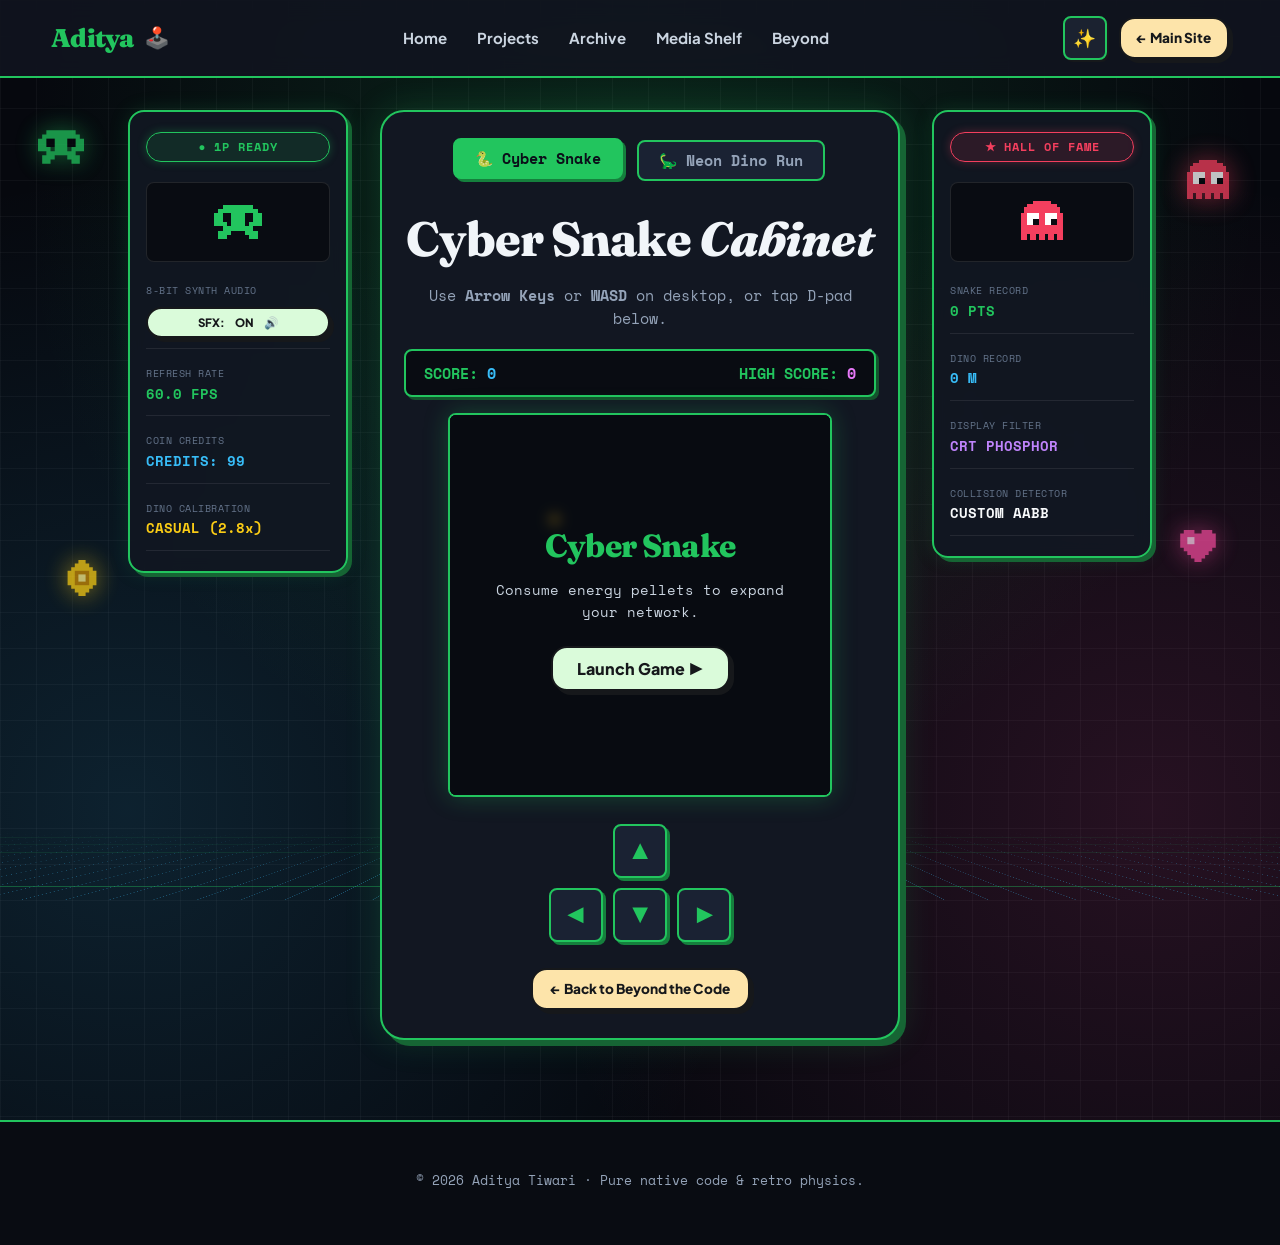
==== arcade.html @ cc448009 "feat: Add Transform9 stepped voxel transition, frosted glass spotlight, media shelf, and arcade" ====
<!DOCTYPE html>
<html lang="en">
<head>
  <meta charset="UTF-8">
  <meta name="viewport" content="width=device-width, initial-scale=1.0">
  <meta name="description" content="Cyber Arcade — Retro Snake and Neon Dino Run mini-games built for Aditya Tiwari's portfolio.">
  <meta name="theme-color" content="#0d1117">
  <title>Cyber Arcade | Aditya Tiwari</title>
  <link rel="stylesheet" href="./styles.css">
  <script src="./script.js" defer></script>
  <style>
    /* Retro Terminal Arcade Styling */
    body.theme-arcade {
      --bg-canvas: #06080e;
      background-color: var(--bg-canvas);
      background-image: 
        radial-gradient(circle at 50% 15%, rgba(34, 197, 94, 0.16), transparent 50%),
        radial-gradient(circle at 10% 65%, rgba(56, 189, 248, 0.14), transparent 45%),
        radial-gradient(circle at 90% 65%, rgba(236, 72, 153, 0.14), transparent 45%),
        linear-gradient(rgba(255, 255, 255, 0.035) 1px, transparent 1px),
        linear-gradient(90deg, rgba(255, 255, 255, 0.035) 1px, transparent 1px);
      background-size: 100% 100%, 100% 100%, 100% 100%, 36px 36px, 36px 36px;
      color: #f1f5f9;
      position: relative;
      overflow-x: clip;
      min-height: 100vh;
    }

    /* Synthwave 3D Perspective Floor */
    .retro-grid-floor {
      position: fixed;
      bottom: 0;
      left: -50%;
      width: 200%;
      height: 300px;
      background-image: 
        linear-gradient(0deg, rgba(34, 197, 94, 0.45) 1px, transparent 1px),
        linear-gradient(90deg, rgba(56, 189, 248, 0.35) 1px, transparent 1px);
      background-size: 44px 44px;
      transform: perspective(350px) rotateX(66deg);
      transform-origin: bottom center;
      mask-image: linear-gradient(to top, rgba(0,0,0,1) 20%, transparent 100%);
      -webkit-mask-image: linear-gradient(to top, rgba(0,0,0,1) 20%, transparent 100%);
      pointer-events: none;
      z-index: 0;
      animation: retro-grid-scroll 2.5s linear infinite;
    }

    @keyframes retro-grid-scroll {
      0% { background-position: 0 0; }
      100% { background-position: 0 44px; }
    }

    /* Floating Background Pixel Sprites */
    .floating-pixel-sprite {
      position: fixed;
      pointer-events: none;
      z-index: 1;
      opacity: 0.75;
      animation: float-retro 5s ease-in-out infinite;
    }

    @keyframes float-retro {
      0%, 100% { transform: translateY(0px) rotate(0deg); }
      50% { transform: translateY(-18px) rotate(5deg); }
    }

    body.theme-arcade .site-header {
      background: rgba(17, 21, 32, 0.9);
      backdrop-filter: blur(12px);
      border-bottom: 2.5px solid #22c55e;
      position: relative;
      z-index: 20;
    }

    body.theme-arcade .header-logo span {
      color: #22c55e;
    }

    body.theme-arcade .nav-links a {
      color: #cbd5e1;
    }

    body.theme-arcade .nav-links a:hover {
      color: #22c55e;
    }

    body.theme-arcade .tool-icon-btn {
      background: #1b2230;
      color: #f1f5f9;
      border-color: #22c55e;
    }

    body.theme-arcade .global-marquee {
      background: #090c12;
      color: #22c55e;
      border-bottom: 2px solid #22c55e;
      position: relative;
      z-index: 15;
    }

    body.theme-arcade footer.site-footer {
      background: #090c12;
      border-top: 2.5px solid #22c55e;
      color: #94a3b8;
      position: relative;
      z-index: 10;
    }

    /* Arcade Lounge 3-Column Container */
    .arcade-lounge-wrap {
      display: flex;
      justify-content: center;
      align-items: flex-start;
      gap: 32px;
      margin: 32px auto 60px;
      position: relative;
      z-index: 5;
    }

    /* Side Pillars */
    .arcade-side-pillar {
      width: 220px;
      background: rgba(18, 23, 34, 0.92);
      border: 2px solid #22c55e;
      border-radius: var(--radius-md);
      box-shadow: 4px 4px 0px #166534, 0 0 20px rgba(34, 197, 94, 0.15);
      padding: 20px 16px;
      display: flex;
      flex-direction: column;
      gap: 16px;
      backdrop-filter: blur(8px);
      flex-shrink: 0;
    }

    .side-badge {
      font-family: var(--font-mono);
      font-size: 0.72rem;
      font-weight: 800;
      text-align: center;
      padding: 5px 10px;
      border-radius: 999px;
      border: 1.5px solid currentColor;
      letter-spacing: 0.08em;
    }

    .neon-green {
      color: #22c55e;
      background: rgba(34, 197, 94, 0.12);
      box-shadow: 0 0 10px rgba(34, 197, 94, 0.3);
      animation: pulse-neon 2s infinite;
    }

    .neon-pink {
      color: #f43f5e;
      background: rgba(244, 63, 94, 0.12);
      box-shadow: 0 0 10px rgba(244, 63, 94, 0.3);
      animation: pulse-neon 2.5s infinite;
    }

    @keyframes pulse-neon {
      0%, 100% { opacity: 1; }
      50% { opacity: 0.7; }
    }

    .side-item {
      display: flex;
      flex-direction: column;
      gap: 2px;
      font-family: var(--font-mono);
      padding-bottom: 10px;
      border-bottom: 1px solid rgba(255, 255, 255, 0.08);
    }

    .side-label {
      font-size: 0.65rem;
      color: #64748b;
      text-transform: uppercase;
      letter-spacing: 0.05em;
    }

    .side-val {
      font-size: 0.85rem;
      font-weight: 700;
      color: #f8fafc;
    }

    .pixel-art-showcase {
      display: flex;
      justify-content: center;
      align-items: center;
      height: 80px;
      background: #090c12;
      border: 1.5px solid rgba(255, 255, 255, 0.1);
      border-radius: var(--radius-sm);
      margin: 4px 0;
    }

    /* Central Arcade Cabinet Box */
    .arcade-card-box {
      width: 100%;
      max-width: 520px;
      background: #121722;
      border: 2.5px solid #22c55e;
      border-radius: var(--radius-lg);
      box-shadow: 6px 6px 0px #166534, 0 0 35px rgba(34, 197, 94, 0.2);
      padding: 28px 22px;
      text-align: center;
      position: relative;
      flex-shrink: 0;
    }

    /* Game Tab Switcher */
    .arcade-tabs {
      display: flex;
      justify-content: center;
      gap: 12px;
      margin-bottom: 20px;
    }

    .arcade-tab-btn {
      font-family: var(--font-mono);
      font-size: 0.92rem;
      font-weight: 800;
      padding: 8px 20px;
      border: 2px solid #22c55e;
      border-radius: var(--radius-sm);
      background: #1a2233;
      color: #94a3b8;
      cursor: pointer;
      transition: var(--transition-bounce);
      user-select: none;
    }

    .arcade-tab-btn:hover {
      color: #fff;
      transform: translateY(-2px);
    }

    .arcade-tab-btn.active {
      background: #22c55e;
      color: #0b0f19;
      box-shadow: 3px 3px 0px #15803d;
      transform: translate(-2px, -2px);
    }

    .scoreboard-box {
      display: flex;
      justify-content: space-between;
      align-items: center;
      padding: 10px 18px;
      margin-bottom: 16px;
      background: #090c12;
      border: 2px solid #22c55e;
      border-radius: var(--radius-sm);
      font-family: var(--font-mono);
      font-weight: 700;
      font-size: 0.95rem;
      color: #22c55e;
      box-shadow: 3px 3px 0px #14532d;
    }

    .canvas-border-wrap {
      position: relative;
      display: inline-block;
      border: 2.5px solid #22c55e;
      border-radius: var(--radius-sm);
      overflow: hidden;
      box-shadow: 0 0 24px rgba(34, 197, 94, 0.28);
      background: #090b10;
    }

    /* CRT Scanline overlay */
    .canvas-border-wrap::after {
      content: "";
      position: absolute;
      top: 0; left: 0; right: 0; bottom: 0;
      background: repeating-linear-gradient(0deg, rgba(0,0,0,0.14) 0px, rgba(0,0,0,0.14) 1px, transparent 1px, transparent 2px);
      pointer-events: none;
      z-index: 2;
    }

    #gameCanvas {
      background: #090c12;
      display: block;
      touch-action: none;
      margin: 0 auto;
    }

    .arcade-overlay {
      position: absolute;
      inset: 0;
      background: rgba(9, 12, 18, 0.88);
      display: flex;
      flex-direction: column;
      align-items: center;
      justify-content: center;
      padding: 24px;
      backdrop-filter: blur(4px);
      z-index: 10;
    }

    .arcade-overlay.hidden {
      display: none;
    }

    /* Mobile D-Pad for Snake */
    .dpad-container {
      display: grid;
      grid-template-columns: repeat(3, 54px);
      grid-template-rows: repeat(2, 54px);
      gap: 10px;
      justify-content: center;
      margin-top: 20px;
    }

    .dpad-btn {
      background: #1a2233;
      border: 2px solid #22c55e;
      box-shadow: 3px 3px 0px #15803d;
      color: #22c55e;
      font-size: 1.3rem;
      font-weight: 900;
      border-radius: var(--radius-sm);
      display: flex;
      align-items: center;
      justify-content: center;
      cursor: pointer;
      user-select: none;
      touch-action: manipulation;
      transition: all 0.1s ease;
    }

    .dpad-btn:active {
      transform: translate(2px, 2px);
      box-shadow: none;
      background: #22c55e;
      color: #090c12;
    }

    /* Mobile Controls for Dino */
    .dino-controls-panel {
      display: none;
      justify-content: center;
      gap: 16px;
      margin-top: 20px;
    }

    .dino-ctrl-btn {
      font-family: var(--font-mono);
      font-size: 1rem;
      font-weight: 800;
      padding: 12px 28px;
      border-radius: var(--radius-md);
      border: 2px solid #22c55e;
      background: #1a2233;
      color: #22c55e;
      cursor: pointer;
      box-shadow: 3px 3px 0px #15803d;
      transition: all 0.1s ease;
      user-select: none;
      touch-action: manipulation;
    }

    .dino-ctrl-btn:active {
      transform: translate(2px, 2px);
      box-shadow: none;
      background: #22c55e;
      color: #090c12;
    }

    @media (max-width: 1024px) {
      .arcade-side-pillar {
        display: none;
      }
    }
  </style>
</head>
<body class="theme-arcade">

  <!-- Retro Synthwave 3D Perspective Grid Floor -->
  <div class="retro-grid-floor" aria-hidden="true"></div>

  <!-- Vibrant Floating Pixel Art Sprites in Background -->
  <div class="floating-pixel-sprite" style="top: 130px; left: 3%; animation-delay: 0s;" aria-hidden="true">
    <svg width="46" height="34" viewBox="0 0 11 8" fill="#22c55e" style="filter: drop-shadow(0 0 12px rgba(34, 197, 94, 0.6));">
      <path d="M2 0h7v1H2zM1 1h9v1H1zM0 2h11v2H0zM0 4h3v1H0zM4 4h3v1H4zM8 4h3v1H8zM2 5h7v1H2zM1 6h2v2H1zM8 6h2v2H8zM3 6h1v1H3zM7 6h1v1H7z"/>
      <rect x="2" y="2" width="2" height="2" fill="#06080e"/>
      <rect x="7" y="2" width="2" height="2" fill="#06080e"/>
    </svg>
  </div>

  <div class="floating-pixel-sprite" style="top: 160px; right: 4%; animation-delay: 1.8s;" aria-hidden="true">
    <svg width="42" height="42" viewBox="0 0 14 14" fill="#f43f5e" style="filter: drop-shadow(0 0 14px rgba(244, 63, 94, 0.65));">
      <path d="M4 0h6v1H4zM2 1h10v1H2zM1 2h12v2H1zM0 4h14v7H0zM0 11h2v2H0zM3 11h2v2H3zM6 11h2v2H6zM9 11h2v2H9zM12 11h2v2H12z"/>
      <rect x="2" y="4" width="4" height="4" fill="#ffffff"/>
      <rect x="8" y="4" width="4" height="4" fill="#ffffff"/>
      <rect x="4" y="6" width="2" height="2" fill="#06080e"/>
      <rect x="10" y="6" width="2" height="2" fill="#06080e"/>
    </svg>
  </div>

  <div class="floating-pixel-sprite" style="top: 560px; left: 5%; animation-delay: 2.6s;" aria-hidden="true">
    <svg width="36" height="36" viewBox="0 0 10 10" fill="#facc15" style="filter: drop-shadow(0 0 12px rgba(250, 204, 21, 0.7));">
      <path d="M4 0h2v1H4zM3 1h4v1H3zM2 2h6v1H2zM1 3h8v4H1zM2 7h6v1H2zM3 8h4v1H3zM4 9h2v1H4z"/>
      <rect x="3" y="3" width="4" height="4" fill="#ca8a04"/>
      <rect x="4" y="4" width="2" height="2" fill="#fef08a"/>
    </svg>
  </div>

  <div class="floating-pixel-sprite" style="top: 530px; right: 5%; animation-delay: 1.1s;" aria-hidden="true">
    <svg width="36" height="32" viewBox="0 0 10 9" fill="#ec4899" style="filter: drop-shadow(0 0 12px rgba(236, 72, 153, 0.65));">
      <path d="M1 0h3v1H1zM6 0h3v1H6zM0 1h5v1H0zM5 1h5v1H5zM0 2h10v3H0zM1 5h8v1H1zM2 6h6v1H2zM3 7h4v1H3zM4 8h2v1H4z"/>
      <rect x="2" y="2" width="2" height="2" fill="#fbcfe8"/>
    </svg>
  </div>

  <!-- Header -->
  <header class="site-header">
    <div class="container header-inner">
      <a href="./index.html" class="header-logo" aria-label="Aditya Tiwari home">
        <span>Aditya</span>
        <span class="header-logo-flourish" aria-hidden="true">🕹️</span>
      </a>

      <nav class="nav-links">
        <a href="./index.html">Home</a>
        <a href="./projects.html">Projects</a>
        <a href="./archive.html">Archive</a>
        <a href="./library.html?type=all">Media Shelf</a>
        <a href="./beyond.html">Beyond</a>
      </nav>

      <div class="header-tools">
        <button type="button" class="tool-icon-btn" id="cursorToggleBtn" title="Toggle Sparkle Cursor" aria-label="Sparkle Cursor">✨</button>
        <a class="btn-tactile btn-peach" href="./index.html" style="padding: 8px 16px; font-size: 0.85rem;">← Main Site</a>
      </div>
    </div>
  </header>

  <!-- Arcade Cabinet Lounge -->
  <main class="container">
    <div class="arcade-lounge-wrap">

      <!-- Left Pillar: Cabinet Control & Sound -->
      <aside class="arcade-side-pillar" aria-label="Arcade Controls & Systems">
        <div class="side-badge neon-green">● 1P READY</div>
        <div class="pixel-art-showcase" aria-hidden="true">
          <svg width="48" height="36" viewBox="0 0 11 8" fill="#22c55e" shape-rendering="crispEdges">
            <path d="M2 0h7v1H2zM1 1h9v1H1zM0 2h11v2H0zM0 4h3v1H0zM4 4h3v1H4zM8 4h3v1H8zM2 5h7v1H2zM1 6h2v2H1zM8 6h2v2H8zM3 6h1v1H3zM7 6h1v1H7z"/>
            <rect x="2" y="2" width="2" height="2" fill="#090c12"/>
            <rect x="7" y="2" width="2" height="2" fill="#090c12"/>
          </svg>
        </div>
        <div class="side-item">
          <span class="side-label">8-BIT SYNTH AUDIO</span>
          <button type="button" id="audioToggleBtn" class="btn-tactile btn-mint" style="padding: 6px 10px; font-size: 0.72rem; margin-top: 6px; width: 100%;">
            SFX: <span id="audioStatusText">ON</span> 🔊
          </button>
        </div>
        <div class="side-item">
          <span class="side-label">REFRESH RATE</span>
          <span class="side-val" id="arcadeFpsVal" style="color: #22c55e;">60.0 FPS</span>
        </div>
        <div class="side-item">
          <span class="side-label">COIN CREDITS</span>
          <span class="side-val" style="color: #38bdf8;">CREDITS: 99</span>
        </div>
        <div class="side-item">
          <span class="side-label">DINO CALIBRATION</span>
          <span class="side-val" style="color: #facc15;">CASUAL (2.8x)</span>
        </div>
      </aside>

      <!-- Center Box: The Arcade Machine -->
      <div class="arcade-card-box">
        
        <!-- Game Mode Switcher -->
        <div class="arcade-tabs" role="tablist">
          <button type="button" class="arcade-tab-btn active" id="tabSnake" role="tab" aria-selected="true">
            🐍 Cyber Snake
          </button>
          <button type="button" class="arcade-tab-btn" id="tabDino" role="tab" aria-selected="false">
            🦕 Neon Dino Run
          </button>
        </div>

        <h1 id="arcadeTitle" style="font-size: clamp(2rem, 5vw, 3rem); margin-bottom: 6px; color: #f1f5f9;">
          Cyber Snake <em>Cabinet</em>
        </h1>
        <p id="arcadeInstructions" style="color: #94a3b8; font-size: 0.92rem; margin-bottom: 18px; font-family: var(--font-mono);">
          Use <strong>Arrow Keys</strong> or <strong>WASD</strong> on desktop, or tap D-pad below.
        </p>

        <!-- Scoreboard -->
        <div class="scoreboard-box">
          <div>SCORE: <span id="scoreVal" style="color: #38bdf8;">0</span></div>
          <div>HIGH SCORE: <span id="highScoreVal" style="color: #e879f9;">0</span></div>
        </div>

        <!-- Canvas Frame -->
        <div class="canvas-border-wrap">
          <canvas id="gameCanvas" width="380" height="380"></canvas>

          <div id="gameOverlay" class="arcade-overlay">
            <h2 id="overlayTitle" style="font-family: var(--font-display); font-size: 2rem; color: #22c55e; margin-bottom: 8px;">
              Cyber Snake
            </h2>
            <p id="overlaySub" style="font-family: var(--font-mono); color: #cbd5e1; font-size: 0.88rem; margin-bottom: 22px;">
              Consume energy pellets to expand your network.
            </p>
            <button type="button" id="startBtn" class="btn-tactile btn-mint" style="padding: 10px 24px; font-size: 1rem;">
              Launch Game ▶
            </button>
          </div>
        </div>

        <!-- Snake Mobile D-Pad -->
        <div class="dpad-container" id="snakeControls" aria-label="Snake directional controls">
          <div></div>
          <button type="button" class="dpad-btn" id="btnUp" aria-label="Up">▲</button>
          <div></div>
          <button type="button" class="dpad-btn" id="btnLeft" aria-label="Left">◀</button>
          <button type="button" class="dpad-btn" id="btnDown" aria-label="Down">▼</button>
          <button type="button" class="dpad-btn" id="btnRight" aria-label="Right">▶</button>
        </div>

        <!-- Dino Mobile Controls -->
        <div class="dino-controls-panel" id="dinoControls" aria-label="Dino runner controls">
          <button type="button" class="dino-ctrl-btn" id="btnDinoJump">JUMP ▲</button>
          <button type="button" class="dino-ctrl-btn" id="btnDinoDuck">DUCK ▼</button>
        </div>

        <div style="margin-top: 26px;">
          <a class="btn-tactile btn-peach" style="padding: 8px 18px; font-size: 0.85rem;" href="./beyond.html">
            ← Back to Beyond the Code
          </a>
        </div>
      </div>

      <!-- Right Pillar: Records & Hall of Fame -->
      <aside class="arcade-side-pillar" aria-label="Arcade Records">
        <div class="side-badge neon-pink">★ HALL OF FAME</div>
        <div class="pixel-art-showcase" aria-hidden="true">
          <svg width="42" height="42" viewBox="0 0 14 14" fill="#f43f5e" shape-rendering="crispEdges">
            <path d="M4 0h6v1H4zM2 1h10v1H2zM1 2h12v2H1zM0 4h14v7H0zM0 11h2v2H0zM3 11h2v2H3zM6 11h2v2H6zM9 11h2v2H9zM12 11h2v2H12z"/>
            <rect x="2" y="4" width="4" height="4" fill="#ffffff"/>
            <rect x="8" y="4" width="4" height="4" fill="#ffffff"/>
            <rect x="4" y="6" width="2" height="2" fill="#090c12"/>
            <rect x="10" y="6" width="2" height="2" fill="#090c12"/>
          </svg>
        </div>
        <div class="side-item">
          <span class="side-label">SNAKE RECORD</span>
          <span class="side-val" id="pillarSnakeScore" style="color: #22c55e;">0 PTS</span>
        </div>
        <div class="side-item">
          <span class="side-label">DINO RECORD</span>
          <span class="side-val" id="pillarDinoScore" style="color: #38bdf8;">0 M</span>
        </div>
        <div class="side-item">
          <span class="side-label">DISPLAY FILTER</span>
          <span class="side-val" style="color: #c084fc;">CRT PHOSPHOR</span>
        </div>
        <div class="side-item">
          <span class="side-label">COLLISION DETECTOR</span>
          <span class="side-val">CUSTOM AABB</span>
        </div>
      </aside>

    </div>
  </main>

  <!-- Footer -->
  <footer class="site-footer">
    <div class="container footer-inner">
      <div style="font-family: var(--font-mono); font-size: 0.82rem; color: #94a3b8;">
        © <span data-current-year>2026</span> Aditya Tiwari · Pure native code &amp; retro physics.
      </div>
    </div>
  </footer>

  <!-- Unified Arcade Game Engine (Snake + Neon Dino Runner) -->
  <script>
    (function () {
      const canvas = document.getElementById('gameCanvas');
      const ctx = canvas.getContext('2d');
      const scoreVal = document.getElementById('scoreVal');
      const highScoreVal = document.getElementById('highScoreVal');
      const overlay = document.getElementById('gameOverlay');
      const overlayTitle = document.getElementById('overlayTitle');
      const overlaySub = document.getElementById('overlaySub');
      const startBtn = document.getElementById('startBtn');
      const arcadeTitle = document.getElementById('arcadeTitle');
      const arcadeInstructions = document.getElementById('arcadeInstructions');
      const tabSnake = document.getElementById('tabSnake');
      const tabDino = document.getElementById('tabDino');
      const snakeControls = document.getElementById('snakeControls');
      const dinoControls = document.getElementById('dinoControls');
      const pillarSnakeScore = document.getElementById('pillarSnakeScore');
      const pillarDinoScore = document.getElementById('pillarDinoScore');
      const audioToggleBtn = document.getElementById('audioToggleBtn');
      const audioStatusText = document.getElementById('audioStatusText');
      const arcadeFpsVal = document.getElementById('arcadeFpsVal');

      let currentMode = 'snake'; // 'snake' | 'dino'

      // =========================================================================
      // 0. RETRO 8-BIT CHIPTUNE AUDIO SYNTHESIZER (Web Audio API)
      // =========================================================================
      let audioCtx = null;
      let soundEnabled = true;

      function getAudioContext() {
        if (!audioCtx) {
          const AudioContextClass = window.AudioContext || window.webkitAudioContext;
          if (AudioContextClass) audioCtx = new AudioContextClass();
        }
        if (audioCtx && audioCtx.state === 'suspended') {
          audioCtx.resume();
        }
        return audioCtx;
      }

      function playRetroSfx(type) {
        if (!soundEnabled) return;
        try {
          const ac = getAudioContext();
          if (!ac) return;
          const osc = ac.createOscillator();
          const gain = ac.createGain();
          osc.connect(gain);
          gain.connect(ac.destination);
          const now = ac.currentTime;

          if (type === 'jump') {
            // Ascending bouncy 8-bit chirp
            osc.type = 'square';
            osc.frequency.setValueAtTime(140, now);
            osc.frequency.exponentialRampToValueAtTime(560, now + 0.11);
            gain.gain.setValueAtTime(0.08, now);
            gain.gain.linearRampToValueAtTime(0.005, now + 0.11);
            osc.start(now);
            osc.stop(now + 0.11);
          } else if (type === 'eat') {
            // Bright 8-bit reward chime
            osc.type = 'triangle';
            osc.frequency.setValueAtTime(480, now);
            osc.frequency.setValueAtTime(760, now + 0.05);
            gain.gain.setValueAtTime(0.1, now);
            gain.gain.linearRampToValueAtTime(0.005, now + 0.14);
            osc.start(now);
            osc.stop(now + 0.14);
          } else if (type === 'over') {
            // Low descending game-over buzz
            osc.type = 'sawtooth';
            osc.frequency.setValueAtTime(260, now);
            osc.frequency.linearRampToValueAtTime(70, now + 0.28);
            gain.gain.setValueAtTime(0.12, now);
            gain.gain.linearRampToValueAtTime(0.005, now + 0.28);
            osc.start(now);
            osc.stop(now + 0.28);
          }
        } catch (err) {
          // Audio policy grace handling
        }
      }

      if (audioToggleBtn) {
        audioToggleBtn.addEventListener('click', () => {
          soundEnabled = !soundEnabled;
          if (audioStatusText) {
            audioStatusText.textContent = soundEnabled ? 'ON' : 'OFF';
          }
          audioToggleBtn.innerHTML = `SFX: <span id="audioStatusText">${soundEnabled ? 'ON' : 'OFF'}</span> ${soundEnabled ? '🔊' : '🔇'}`;
          if (soundEnabled) {
            playRetroSfx('eat');
          }
        });
      }

      // Live FPS meter
      let lastFrameTime = performance.now();
      let frameCounter = 0;
      function tickFps() {
        frameCounter++;
        if (frameCounter % 30 === 0) {
          const now = performance.now();
          const delta = now - lastFrameTime;
          const fps = Math.round((30 * 1000) / delta);
          lastFrameTime = now;
          if (arcadeFpsVal) {
            arcadeFpsVal.textContent = `${Math.min(Math.max(fps, 30), 60)}.0 FPS`;
          }
        }
      }

      // =========================================================================
      // 1. CYBER SNAKE GAME STATE
      // =========================================================================
      const gridSize = 19;
      let tileCount = canvas.width / gridSize;
      let snake = [];
      let food = { x: 5, y: 5 };
      let snakeDx = 1;
      let snakeDy = 0;
      let snakeScore = 0;
      let snakeHighScore = parseInt(localStorage.getItem('cyber_snake_highscore') || '0', 10);
      let snakeInterval = null;
      let isSnakePlaying = false;

      // =========================================================================
      // 2. NEON DINO RUNNER GAME STATE
      // =========================================================================
      let dinoAnimId = null;
      let isDinoPlaying = false;
      let dinoHighScore = parseInt(localStorage.getItem('cyber_dino_highscore') || '0', 10);
      let dinoScore = 0;
      let dinoDistance = 0;
      let dinoSpeed = 2.8; // CALIBRATED: Slower initial speed for relaxed, fun start

      const groundY = 230;
      const dino = {
        x: 42,
        y: groundY - 36,
        width: 28,
        height: 36,
        vy: 0,
        jumpForce: -10.8, // Floatier, more responsive retro jump
        gravity: 0.58,   // Softer gravity for better reaction time
        isGrounded: true,
        isDucking: false,
        legFrame: 0
      };

      let obstacles = [];
      let stars = [];
      for (let i = 0; i < 28; i++) {
        stars.push({
          x: Math.random() * 380,
          y: Math.random() * (groundY - 30),
          size: Math.random() * 2 + 1,
          twinkle: Math.random() * Math.PI * 2
        });
      }

      function syncHighScoresUI() {
        if (highScoreVal) {
          highScoreVal.textContent = currentMode === 'snake' ? String(snakeHighScore) : String(dinoHighScore);
        }
        if (pillarSnakeScore) pillarSnakeScore.textContent = `${snakeHighScore} PTS`;
        if (pillarDinoScore) pillarDinoScore.textContent = `${dinoHighScore} M`;
      }

      // =========================================================================
      // TAB SWITCHING
      // =========================================================================
      function setGameMode(mode) {
        if (currentMode === mode) return;
        currentMode = mode;

        stopSnake();
        stopDino();

        if (mode === 'snake') {
          tabSnake.classList.add('active');
          tabSnake.setAttribute('aria-selected', 'true');
          tabDino.classList.remove('active');
          tabDino.setAttribute('aria-selected', 'false');

          arcadeTitle.innerHTML = 'Cyber Snake <em>Cabinet</em>';
          arcadeInstructions.innerHTML = 'Use <strong>Arrow Keys</strong> or <strong>WASD</strong> (desktop) or tap D-pad below.';
          snakeControls.style.display = 'grid';
          dinoControls.style.display = 'none';

          canvas.width = 380;
          canvas.height = 380;
          tileCount = canvas.width / gridSize;
          scoreVal.textContent = '0';
          syncHighScoresUI();

          overlayTitle.textContent = 'Cyber Snake';
          overlaySub.textContent = 'Consume energy pellets to expand your network.';
          overlay.classList.remove('hidden');
        } else {
          tabDino.classList.add('active');
          tabDino.setAttribute('aria-selected', 'true');
          tabSnake.classList.remove('active');
          tabSnake.setAttribute('aria-selected', 'false');

          arcadeTitle.innerHTML = 'Neon Dino <em>Runner</em>';
          arcadeInstructions.innerHTML = 'Press <strong>SPACE / UP / W</strong> to Jump, <strong>DOWN / S</strong> to Duck.';
          snakeControls.style.display = 'none';
          dinoControls.style.display = 'flex';

          canvas.width = 380;
          canvas.height = 260;
          scoreVal.textContent = '0';
          syncHighScoresUI();

          overlayTitle.textContent = 'Neon Dino Run';
          overlaySub.textContent = 'Dodge cyber hurdles across the neon expressway. Jump or duck!';
          overlay.classList.remove('hidden');
        }
      }

      tabSnake.addEventListener('click', () => setGameMode('snake'));
      tabDino.addEventListener('click', () => setGameMode('dino'));

      // =========================================================================
      // SNAKE IMPLEMENTATION
      // =========================================================================
      function initSnake() {
        snake = [
          { x: 8, y: 10 },
          { x: 7, y: 10 },
          { x: 6, y: 10 }
        ];
        snakeDx = 1;
        snakeDy = 0;
        snakeScore = 0;
        scoreVal.textContent = '0';
        spawnFood();
      }

      function spawnFood() {
        food.x = Math.floor(Math.random() * tileCount);
        food.y = Math.floor(Math.random() * tileCount);
        for (let seg of snake) {
          if (seg.x === food.x && seg.y === food.y) {
            spawnFood();
            break;
          }
        }
      }

      function drawSnake() {
        ctx.fillStyle = '#090c12';
        ctx.fillRect(0, 0, canvas.width, canvas.height);

        // Grid lines
        ctx.strokeStyle = '#151b26';
        ctx.lineWidth = 0.6;
        for (let x = 0; x < canvas.width; x += gridSize) {
          ctx.beginPath();
          ctx.moveTo(x, 0);
          ctx.lineTo(x, canvas.height);
          ctx.stroke();
        }
        for (let y = 0; y < canvas.height; y += gridSize) {
          ctx.beginPath();
          ctx.moveTo(0, y);
          ctx.lineTo(canvas.width, y);
          ctx.stroke();
        }

        // Food pellet
        ctx.shadowBlur = 12;
        ctx.shadowColor = '#fbbf24';
        ctx.fillStyle = '#fbbf24';
        ctx.beginPath();
        ctx.arc(
          food.x * gridSize + gridSize / 2,
          food.y * gridSize + gridSize / 2,
          gridSize / 2 - 2,
          0,
          Math.PI * 2
        );
        ctx.fill();

        // Snake segments
        snake.forEach((seg, i) => {
          ctx.shadowBlur = i === 0 ? 10 : 0;
          ctx.shadowColor = '#22c55e';
          ctx.fillStyle = i === 0 ? '#22c55e' : '#4ade80';
          const r = 4;
          const px = seg.x * gridSize + 1;
          const py = seg.y * gridSize + 1;
          const sz = gridSize - 2;
          ctx.beginPath();
          ctx.roundRect(px, py, sz, sz, r);
          ctx.fill();
        });
        ctx.shadowBlur = 0;
      }

      function updateSnake() {
        tickFps();
        const head = { x: snake[0].x + snakeDx, y: snake[0].y + snakeDy };

        // Boundary wrap
        if (head.x < 0) head.x = tileCount - 1;
        if (head.x >= tileCount) head.x = 0;
        if (head.y < 0) head.y = tileCount - 1;
        if (head.y >= tileCount) head.y = 0;

        // Self-collision
        for (let seg of snake) {
          if (seg.x === head.x && seg.y === head.y) {
            gameOverSnake();
            return;
          }
        }

        snake.unshift(head);

        // Eating food
        if (head.x === food.x && head.y === food.y) {
          snakeScore += 10;
          scoreVal.textContent = String(snakeScore);
          playRetroSfx('eat');
          if (snakeScore > snakeHighScore) {
            snakeHighScore = snakeScore;
            syncHighScoresUI();
            localStorage.setItem('cyber_snake_highscore', String(snakeHighScore));
          }
          spawnFood();
        } else {
          snake.pop();
        }

        drawSnake();
      }

      function startSnake() {
        initSnake();
        isSnakePlaying = true;
        overlay.classList.add('hidden');
        clearInterval(snakeInterval);
        snakeInterval = setInterval(updateSnake, 95);
      }

      function stopSnake() {
        isSnakePlaying = false;
        clearInterval(snakeInterval);
      }

      function gameOverSnake() {
        stopSnake();
        playRetroSfx('over');
        overlayTitle.textContent = 'Game Over!';
        overlaySub.textContent = `Score: ${snakeScore} | High Score: ${snakeHighScore}`;
        startBtn.textContent = 'Play Again ↻';
        overlay.classList.remove('hidden');
      }

      // =========================================================================
      // DINO RUNNER IMPLEMENTATION
      // =========================================================================
      function initDino() {
        dino.y = groundY - 36;
        dino.height = 36;
        dino.width = 28;
        dino.vy = 0;
        dino.isGrounded = true;
        dino.isDucking = false;
        dino.legFrame = 0;
        obstacles = [];
        dinoScore = 0;
        dinoDistance = 0;
        dinoSpeed = 2.8; // CALIBRATED: Slower initial speed
        scoreVal.textContent = '0';
        spawnDinoObstacle(440); // CALIBRATED: First obstacle spawns far away
      }

      function spawnDinoObstacle(dist = 400) {
        const isDrone = dinoScore > 140 && Math.random() > 0.7;
        if (isDrone) {
          // Flying cyber drone (duck to avoid or jump over)
          const high = Math.random() > 0.5;
          obstacles.push({
            type: 'drone',
            x: dist,
            y: high ? groundY - 48 : groundY - 26,
            width: 26,
            height: 18,
            wingFrame: 0
          });
        } else {
          // Cactus obstacle
          const clusterType = Math.random();
          const w = clusterType > 0.75 ? 32 : (clusterType > 0.45 ? 22 : 16);
          const h = 28 + Math.floor(Math.random() * 8);
          obstacles.push({
            type: 'cactus',
            x: dist,
            y: groundY - h,
            width: w,
            height: h
          });
        }
      }

      function drawDino() {
        ctx.fillStyle = '#090c12';
        ctx.fillRect(0, 0, canvas.width, canvas.height);

        // Stars
        ctx.fillStyle = '#475569';
        stars.forEach(s => {
          s.twinkle += 0.05;
          const alpha = 0.4 + Math.sin(s.twinkle) * 0.3;
          ctx.fillStyle = `rgba(148, 163, 184, ${alpha})`;
          ctx.fillRect(s.x, s.y, s.size, s.size);
        });

        // Glowing Ground Line
        ctx.strokeStyle = '#22c55e';
        ctx.lineWidth = 2;
        ctx.beginPath();
        ctx.moveTo(0, groundY);
        ctx.lineTo(canvas.width, groundY);
        ctx.stroke();

        // Moving ground dashes
        ctx.strokeStyle = '#15803d';
        ctx.lineWidth = 1.5;
        const dashOffset = (dinoDistance * 0.8) % 24;
        for (let x = -dashOffset; x < canvas.width; x += 24) {
          ctx.beginPath();
          ctx.moveTo(x, groundY + 6);
          ctx.lineTo(x + 10, groundY + 6);
          ctx.stroke();
        }

        // Beginner hint in first meters
        if (isDinoPlaying && dinoScore < 16) {
          ctx.font = '11px Courier, monospace';
          ctx.fillStyle = 'rgba(74, 222, 128, 0.75)';
          ctx.textAlign = 'center';
          ctx.fillText('SPACE / TAP TO JUMP', canvas.width / 2, 45);
          ctx.textAlign = 'start';
        }

        // Draw Dino Player
        ctx.save();
        ctx.shadowBlur = 8;
        ctx.shadowColor = '#22c55e';
        ctx.fillStyle = '#22c55e';

        if (dino.isDucking && dino.isGrounded) {
          // Ducking cyber dino (low profile)
          ctx.beginPath();
          ctx.roundRect(dino.x, dino.y, dino.width, dino.height, 4);
          ctx.fill();
          // Head / eye
          ctx.fillStyle = '#4ade80';
          ctx.fillRect(dino.x + dino.width - 6, dino.y + 4, 8, 8);
          ctx.fillStyle = '#090c12';
          ctx.fillRect(dino.x + dino.width - 2, dino.y + 6, 2, 2);
        } else {
          // Standing / Running Dino
          ctx.beginPath();
          ctx.roundRect(dino.x, dino.y, dino.width, dino.height - 8, 4);
          ctx.fill();
          // Head
          ctx.fillRect(dino.x + 10, dino.y - 6, 18, 12);
          // Eye
          ctx.fillStyle = '#090c12';
          ctx.fillRect(dino.x + 22, dino.y - 3, 3, 3);

          // Animated running legs
          ctx.fillStyle = '#22c55e';
          const legPhase = Math.floor(dino.legFrame / 6) % 2;
          if (dino.isGrounded) {
            if (legPhase === 0) {
              ctx.fillRect(dino.x + 4, dino.y + dino.height - 8, 5, 8);
              ctx.fillRect(dino.x + 18, dino.y + dino.height - 5, 5, 5);
            } else {
              ctx.fillRect(dino.x + 4, dino.y + dino.height - 5, 5, 5);
              ctx.fillRect(dino.x + 18, dino.y + dino.height - 8, 5, 8);
            }
          } else {
            // Jump leg pose
            ctx.fillRect(dino.x + 4, dino.y + dino.height - 6, 5, 6);
            ctx.fillRect(dino.x + 16, dino.y + dino.height - 6, 5, 6);
          }
        }
        ctx.restore();

        // Draw Obstacles
        obstacles.forEach(ob => {
          ctx.save();
          if (ob.type === 'cactus') {
            ctx.shadowBlur = 6;
            ctx.shadowColor = '#a3e635';
            ctx.fillStyle = '#a3e635';
            ctx.beginPath();
            ctx.roundRect(ob.x, ob.y, ob.width, ob.height, [4, 4, 0, 0]);
            ctx.fill();
            // Thorns
            ctx.fillStyle = '#84cc16';
            ctx.fillRect(ob.x - 3, ob.y + 8, 4, 3);
            ctx.fillRect(ob.x + ob.width - 1, ob.y + 14, 4, 3);
          } else if (ob.type === 'drone') {
            ctx.shadowBlur = 8;
            ctx.shadowColor = '#38bdf8';
            ctx.fillStyle = '#38bdf8';
            ctx.beginPath();
            ctx.roundRect(ob.x, ob.y, ob.width, ob.height, 4);
            ctx.fill();
            // Cyber wings
            ob.wingFrame = (ob.wingFrame + 0.2) % (Math.PI * 2);
            const wingY = Math.sin(ob.wingFrame) * 6;
            ctx.strokeStyle = '#38bdf8';
            ctx.lineWidth = 2;
            ctx.beginPath();
            ctx.moveTo(ob.x + 4, ob.y);
            ctx.lineTo(ob.x + 13, ob.y - 6 + wingY);
            ctx.lineTo(ob.x + 22, ob.y);
            ctx.stroke();
          }
          ctx.restore();
        });
      }

      function updateDino() {
        tickFps();
        dinoDistance += dinoSpeed;
        dinoScore = Math.floor(dinoDistance / 8);
        scoreVal.textContent = String(dinoScore);

        if (dinoScore > dinoHighScore) {
          dinoHighScore = dinoScore;
          syncHighScoresUI();
          localStorage.setItem('cyber_dino_highscore', String(dinoHighScore));
        }

        // CALIBRATED: Gentle speed ramp capping comfortably at 7.8
        if (dinoSpeed < 7.8) {
          dinoSpeed += 0.0006;
        }

        // Physics: Dino Vertical Movement
        if (!dino.isGrounded) {
          dino.vy += dino.gravity;
          dino.y += dino.vy;

          const currentH = dino.isDucking ? 20 : 36;
          if (dino.y >= groundY - currentH) {
            dino.y = groundY - currentH;
            dino.vy = 0;
            dino.isGrounded = true;
          }
        }

        dino.legFrame++;

        // Update Obstacles
        for (let i = obstacles.length - 1; i >= 0; i--) {
          const ob = obstacles[i];
          ob.x -= dinoSpeed;

          // AABB Collision Detection
          const padding = 4;
          if (
            dino.x + padding < ob.x + ob.width &&
            dino.x + dino.width - padding > ob.x &&
            dino.y + padding < ob.y + ob.height &&
            dino.y + dino.height - padding > ob.y
          ) {
            gameOverDino();
            return;
          }

          if (ob.x + ob.width < -10) {
            obstacles.splice(i, 1);
          }
        }

        // CALIBRATED: Dynamic spacing with comfortable reaction margins
        const lastOb = obstacles[obstacles.length - 1];
        if (!lastOb || lastOb.x < canvas.width - (240 + Math.random() * 180)) {
          spawnDinoObstacle(canvas.width + 30);
        }

        drawDino();

        if (isDinoPlaying) {
          dinoAnimId = requestAnimationFrame(updateDino);
        }
      }

      function triggerDinoJump() {
        if (!isDinoPlaying) {
          startDino();
          return;
        }
        if (dino.isGrounded && !dino.isDucking) {
          dino.vy = dino.jumpForce;
          dino.isGrounded = false;
          playRetroSfx('jump');
        }
      }

      function setDinoDuck(ducking) {
        if (!isDinoPlaying) return;
        dino.isDucking = ducking;
        if (ducking) {
          dino.height = 20;
          dino.width = 36;
          if (dino.isGrounded) {
            dino.y = groundY - 20;
          }
        } else {
          dino.height = 36;
          dino.width = 28;
          if (dino.isGrounded) {
            dino.y = groundY - 36;
          }
        }
      }

      function startDino() {
        initDino();
        isDinoPlaying = true;
        overlay.classList.add('hidden');
        cancelAnimationFrame(dinoAnimId);
        dinoAnimId = requestAnimationFrame(updateDino);
      }

      function stopDino() {
        isDinoPlaying = false;
        cancelAnimationFrame(dinoAnimId);
      }

      function gameOverDino() {
        stopDino();
        playRetroSfx('over');
        overlayTitle.textContent = 'Run Over!';
        overlaySub.textContent = `Distance: ${dinoScore}m | High Score: ${dinoHighScore}m`;
        startBtn.textContent = 'Sprint Again ↻';
        overlay.classList.remove('hidden');
      }

      // =========================================================================
      // UNIFIED INPUT CONTROLS
      // =========================================================================
      startBtn.addEventListener('click', () => {
        if (currentMode === 'snake') {
          startSnake();
        } else {
          startDino();
        }
      });

      window.addEventListener('keydown', (e) => {
        if (currentMode === 'snake') {
          if (!isSnakePlaying && (e.key === ' ' || e.key === 'Enter')) {
            startSnake();
            return;
          }
          switch (e.key) {
            case 'ArrowUp':
            case 'w':
            case 'W':
              if (snakeDy !== 1) { snakeDx = 0; snakeDy = -1; }
              break;
            case 'ArrowDown':
            case 's':
            case 'S':
              if (snakeDy !== -1) { snakeDx = 0; snakeDy = 1; }
              break;
            case 'ArrowLeft':
            case 'a':
            case 'A':
              if (snakeDx !== 1) { snakeDx = -1; snakeDy = 0; }
              break;
            case 'ArrowRight':
            case 'd':
            case 'D':
              if (snakeDx !== -1) { snakeDx = 1; snakeDy = 0; }
              break;
          }
        } else {
          // Dino Runner keys
          if (e.key === ' ' || e.key === 'ArrowUp' || e.key === 'w' || e.key === 'W') {
            e.preventDefault();
            triggerDinoJump();
          } else if (e.key === 'ArrowDown' || e.key === 's' || e.key === 'S') {
            e.preventDefault();
            setDinoDuck(true);
          }
        }
      });

      window.addEventListener('keyup', (e) => {
        if (currentMode === 'dino') {
          if (e.key === 'ArrowDown' || e.key === 's' || e.key === 'S') {
            setDinoDuck(false);
          }
        }
      });

      // Canvas tap to jump in Dino mode
      canvas.addEventListener('pointerdown', (e) => {
        if (currentMode === 'dino') {
          triggerDinoJump();
        }
      });

      // Snake Mobile D-Pad Buttons
      document.getElementById('btnUp')?.addEventListener('click', () => {
        if (snakeDy !== 1) { snakeDx = 0; snakeDy = -1; }
      });
      document.getElementById('btnDown')?.addEventListener('click', () => {
        if (snakeDy !== -1) { snakeDx = 0; snakeDy = 1; }
      });
      document.getElementById('btnLeft')?.addEventListener('click', () => {
        if (snakeDx !== 1) { snakeDx = -1; snakeDy = 0; }
      });
      document.getElementById('btnRight')?.addEventListener('click', () => {
        if (snakeDx !== -1) { snakeDx = 1; snakeDy = 0; }
      });

      // Dino Mobile Buttons
      const btnDinoJump = document.getElementById('btnDinoJump');
      const btnDinoDuck = document.getElementById('btnDinoDuck');

      btnDinoJump?.addEventListener('pointerdown', (e) => {
        e.preventDefault();
        triggerDinoJump();
      });

      btnDinoDuck?.addEventListener('pointerdown', (e) => {
        e.preventDefault();
        setDinoDuck(true);
      });
      btnDinoDuck?.addEventListener('pointerup', (e) => {
        e.preventDefault();
        setDinoDuck(false);
      });
      btnDinoDuck?.addEventListener('pointerleave', () => {
        setDinoDuck(false);
      });

      // Initialize default view
      syncHighScoresUI();
      drawSnake();
    })();
  </script>
</body>
</html>
---- styles.css ----
/* ==========================================================================
   ADITYA TIWARI — AURA BORA INSPIRED EDITORIAL DESIGN SYSTEM
   Bespoke, tactile, character-driven typography & neo-pop craft.
   ========================================================================== */

@import url('https://fonts.googleapis.com/css2?family=Fraunces:ital,opsz,wght@0,9..144,400..900;1,9..144,400..900&family=Plus+Jakarta+Sans:wght@400;500;600;700;800&family=Space+Mono:ital,wght@0,400;0,700;1,400&display=swap');

:root {
  /* Organic Canvas & Ink */
  --bg-canvas: #faf6ee;
  --bg-card-white: #ffffff;
  --ink: #16181b;
  --ink-muted: #52555c;
  --ink-subtle: #7f838e;

  /* Aura Bora Flavor Pastels */
  --mint: #dafbda;
  --mint-hover: #a1dfa1;
  --lavender: #e8e6f5;
  --lavender-hover: #cecaf5;
  --peach: #fde4aa;
  --peach-hover: #ffd063;
  --lemon: #fff8bd;
  --lemon-hover: #fff066;
  --rose: #ffe2e2;
  --rose-hover: #ffaeb5;
  --sky: #d6eeff;
  --sky-hover: #a6d8ff;
  --herb: #e6ebaf;
  --herb-hover: #d2e26b;

  /* Tactile Outlines & Hard Shadows */
  --border-pop: 2.5px solid var(--ink);
  --border-thin: 1.5px solid var(--ink);
  --shadow-pop: 4px 4px 0px var(--ink);
  --shadow-pop-lg: 6px 6px 0px var(--ink);
  --shadow-pop-sm: 2px 2px 0px var(--ink);

  /* Typography */
  --font-display: 'Fraunces', Georgia, serif;
  --font-sans: 'Plus Jakarta Sans', system-ui, -apple-system, sans-serif;
  --font-mono: 'Space Mono', monospace;

  --radius-sm: 8px;
  --radius-md: 16px;
  --radius-lg: 24px;
  --radius-arch: 100px 100px 20px 20px;
  --radius-full: 9999px;
}

/* Reset & Box Sizing */
*, *::before, *::after {
  box-sizing: border-box;
  margin: 0;
  padding: 0;
}

html {
  scroll-behavior: smooth;
  scroll-padding-top: 105px;
  font-size: 16px;
  overflow-x: clip;
}

body {
  font-family: var(--font-sans);
  background-color: var(--bg-canvas);
  background-image: 
    radial-gradient(circle at 12% 18%, rgba(218, 251, 218, 0.4), transparent 25%),
    radial-gradient(circle at 88% 12%, rgba(253, 228, 170, 0.4), transparent 25%),
    radial-gradient(circle at 75% 65%, rgba(232, 230, 245, 0.4), transparent 30%);
  color: var(--ink);
  line-height: 1.6;
  min-height: 100vh;
  -webkit-font-smoothing: antialiased;
  overflow-x: clip;
  transition: cursor 0.2s ease;
}

/* Sparkle cursor mode */
body.sparkle-cursor-active {
  cursor: url('data:image/svg+xml;utf8,<svg xmlns="http://www.w3.org/2000/svg" width="24" height="24" viewBox="0 0 24 24"><text y="20" font-size="20">✨</text></svg>'), auto !important;
}

body.sparkle-cursor-active a, 
body.sparkle-cursor-active button {
  cursor: url('data:image/svg+xml;utf8,<svg xmlns="http://www.w3.org/2000/svg" width="24" height="24" viewBox="0 0 24 24"><text y="20" font-size="20">🪄</text></svg>'), pointer !important;
}

a {
  color: inherit;
  text-decoration: none;
}

img {
  max-width: 100%;
  height: auto;
  display: block;
}

button, input, select {
  font-family: inherit;
}

h1, h2, h3, h4 {
  font-family: var(--font-display);
  color: var(--ink);
  letter-spacing: -0.02em;
  font-weight: 800;
  text-wrap: balance;
}

.container {
  width: min(1180px, 92%);
  margin-inline: auto;
}

/* ==========================================================================
   Continuous Running Marquee Banners
   ========================================================================== */
.global-marquee {
  background: var(--peach);
  border-bottom: var(--border-pop);
  overflow: hidden;
  white-space: nowrap;
  padding: 10px 0;
  font-family: var(--font-mono);
  font-weight: 700;
  font-size: 0.82rem;
  letter-spacing: 0.08em;
  color: var(--ink);
  user-select: none;
}

.marquee-track {
  display: inline-flex;
  gap: 32px;
  animation: marquee-scroll 28s linear infinite;
}

.marquee-track:hover {
  animation-play-state: paused;
}

.marquee-item {
  display: inline-flex;
  align-items: center;
  gap: 16px;
}

.star-glyph {
  font-size: 1.1rem;
}

@keyframes marquee-scroll {
  0% { transform: translateX(0%); }
  100% { transform: translateX(-50%); }
}

.section-marquee-divider {
  background: var(--mint);
  border-top: var(--border-pop);
  border-bottom: var(--border-pop);
  padding: 12px 0;
  overflow: hidden;
  margin: 40px 0 60px;
}

/* ==========================================================================
   Tactile Navigation Bar
   ========================================================================== */
header.site-header {
  position: sticky;
  top: 0;
  z-index: 90;
  background: var(--bg-canvas);
  border-bottom: var(--border-pop);
  transition: transform 0.32s cubic-bezier(0.16, 1, 0.3, 1), background 0.2s ease, border-color 0.2s ease;
  will-change: transform;
}

header.site-header.nav-hidden {
  transform: translateY(-100%) !important;
}

.header-inner {
  display: flex;
  align-items: center;
  justify-content: space-between;
  min-height: 76px;
  gap: 20px;
}

.header-logo {
  display: inline-flex;
  align-items: center;
  gap: 10px;
  font-family: var(--font-display);
  font-size: 1.6rem;
  font-weight: 900;
  letter-spacing: -0.03em;
  color: var(--ink);
}

.header-logo-flourish {
  display: inline-block;
  font-size: 1.3rem;
  transition: transform 0.3s ease;
}

.header-logo:hover .header-logo-flourish {
  transform: rotate(25deg) scale(1.15);
}

.nav-links {
  display: flex;
  align-items: center;
  gap: 26px;
  font-family: var(--font-sans);
  font-weight: 700;
  font-size: 0.94rem;
}

.nav-links a {
  position: relative;
  padding: 6px 2px;
}

.nav-links a::after {
  content: "";
  position: absolute;
  bottom: 0;
  left: 0;
  width: 0%;
  height: 2.5px;
  background: var(--ink);
  transition: width 0.2s ease;
}

.nav-links a:hover::after {
  width: 100%;
}

.header-tools {
  display: flex;
  align-items: center;
  gap: 12px;
}

/* Tool Buttons in Header */
.tool-icon-btn {
  width: 44px;
  height: 44px;
  border-radius: var(--radius-sm);
  background: var(--bg-card-white);
  border: var(--border-pop);
  box-shadow: var(--shadow-pop-sm);
  display: inline-flex;
  align-items: center;
  justify-content: center;
  font-size: 1.15rem;
  cursor: pointer;
  transition: all 0.15s ease;
}

.tool-icon-btn:hover {
  transform: translate(-2px, -2px);
  box-shadow: var(--shadow-pop);
}

.tool-icon-btn:active {
  transform: translate(2px, 2px);
  box-shadow: 0 0 0 var(--ink);
}

.menu-toggle {
  display: none;
  background: var(--bg-card-white);
  border: var(--border-pop);
  box-shadow: var(--shadow-pop-sm);
  padding: 8px 14px;
  font-weight: 800;
  border-radius: var(--radius-sm);
  cursor: pointer;
}

/* ==========================================================================
   Tactile Buttons & Stickers
   ========================================================================== */
.btn-tactile {
  display: inline-flex;
  align-items: center;
  justify-content: center;
  gap: 10px;
  padding: 13px 24px;
  border-radius: var(--radius-md);
  border: var(--border-pop);
  box-shadow: var(--shadow-pop);
  font-family: var(--font-sans);
  font-weight: 800;
  font-size: 0.95rem;
  cursor: pointer;
  transition: all 0.16s cubic-bezier(0.16, 1, 0.3, 1);
  background: var(--bg-card-white);
  color: var(--ink);
}

.btn-tactile:hover {
  transform: translate(-3px, -3px);
  box-shadow: var(--shadow-pop-lg);
}

.btn-tactile:active {
  transform: translate(3px, 3px);
  box-shadow: var(--shadow-pop-active);
}

.btn-tactile.btn-mint { background: var(--mint); }
.btn-tactile.btn-peach { background: var(--peach); }
.btn-tactile.btn-lavender { background: var(--lavender); }
.btn-tactile.btn-rose { background: var(--rose); }

/* Stickers */
.sticker {
  display: inline-flex;
  align-items: center;
  gap: 6px;
  padding: 6px 14px;
  border-radius: var(--radius-full);
  border: var(--border-pop);
  box-shadow: var(--shadow-pop-sm);
  font-family: var(--font-mono);
  font-weight: 700;
  font-size: 0.78rem;
  letter-spacing: 0.05em;
  text-transform: uppercase;
  user-select: none;
}

.sticker-tilt-left { transform: rotate(-3deg); }
.sticker-tilt-right { transform: rotate(3deg); }

.sticker-mint { background: var(--mint); }
.sticker-peach { background: var(--peach); }
.sticker-lavender { background: var(--lavender); }
.sticker-lemon { background: var(--lemon); }
.sticker-rose { background: var(--rose); }

/* ==========================================================================
   Hero Section & Nutrition Facts Spec Sheet
   ========================================================================== */
.hero-section {
  padding: 65px 0 50px;
}

.hero-layout {
  display: grid;
  grid-template-columns: 1.15fr 0.85fr;
  gap: 48px;
  align-items: center;
}

.hero-headline {
  font-size: clamp(2.8rem, 6.2vw, 5rem);
  line-height: 1.04;
  letter-spacing: -0.035em;
  margin: 18px 0 22px;
}

.hero-headline em {
  font-style: italic;
  font-weight: 400;
  text-decoration: underline wavy var(--peach-hover);
  text-underline-offset: 6px;
}

.hero-bio {
  font-size: 1.15rem;
  line-height: 1.75;
  color: var(--ink-muted);
  max-width: 580px;
  margin-bottom: 34px;
}

.hero-bio strong {
  color: var(--ink);
  font-weight: 700;
}

.hero-cta-group {
  display: flex;
  flex-wrap: wrap;
  gap: 14px;
}

/* Aura Bora Inspired "Engineer Nutrition Facts" Spec Card */
.nutrition-card {
  background: var(--bg-card-white);
  border: var(--border-pop);
  border-radius: var(--radius-lg);
  box-shadow: var(--shadow-pop-lg);
  padding: 24px;
  font-family: var(--font-mono);
  color: var(--ink);
  position: relative;
  overflow: hidden;
}

.nutrition-card::before {
  content: "AUTHENTIC";
  position: absolute;
  top: 16px;
  right: -28px;
  background: var(--lemon);
  border: var(--border-thin);
  font-size: 0.65rem;
  font-weight: 800;
  padding: 4px 34px;
  transform: rotate(45deg);
  box-shadow: 0 2px 4px rgba(0,0,0,0.1);
}

.nutrition-header {
  border-bottom: 7px solid var(--ink);
  padding-bottom: 6px;
  margin-bottom: 10px;
}

.nutrition-header h2 {
  font-family: var(--font-sans);
  font-size: 2rem;
  font-weight: 900;
  letter-spacing: -0.04em;
  line-height: 1;
}

.nutrition-header p {
  font-size: 0.8rem;
  margin-top: 4px;
}

.nutrition-row {
  display: flex;
  justify-content: space-between;
  padding: 6px 0;
  border-bottom: 1px solid var(--ink);
  font-size: 0.84rem;
}

.nutrition-row.bold-row {
  border-bottom: 3.5px solid var(--ink);
  font-weight: 700;
}

.nutrition-row span:last-child {
  font-weight: 700;
}

.nutrition-ingredients {
  margin-top: 14px;
  font-size: 0.78rem;
  line-height: 1.5;
  color: var(--ink-muted);
}

.nutrition-ingredients strong {
  color: var(--ink);
}

/* ==========================================================================
   Color-Blocked Flavor Project Showcase
   ========================================================================== */
.flavor-grid {
  display: grid;
  grid-template-columns: repeat(3, minmax(0, 1fr));
  gap: 24px;
  margin-top: 36px;
}

.flavor-card {
  background: var(--bg-card-white);
  border: var(--border-pop);
  border-radius: var(--radius-lg);
  box-shadow: var(--shadow-pop);
  padding: 28px;
  display: flex;
  flex-direction: column;
  position: relative;
  transition: all 0.2s cubic-bezier(0.16, 1, 0.3, 1);
  overflow: hidden;
}

.flavor-card:hover {
  transform: translate(-4px, -4px);
  box-shadow: var(--shadow-pop-lg);
}

.flavor-card.card-mint { background: var(--mint); }
.flavor-card.card-lavender { background: var(--lavender); }
.flavor-card.card-peach { background: var(--peach); }
.flavor-card.card-lemon { background: var(--lemon); }

.flavor-card-top {
  display: flex;
  justify-content: space-between;
  align-items: flex-start;
  margin-bottom: 20px;
}

.flavor-badge {
  padding: 5px 12px;
  border-radius: var(--radius-full);
  border: var(--border-thin);
  background: var(--bg-card-white);
  font-family: var(--font-mono);
  font-size: 0.72rem;
  font-weight: 700;
  text-transform: uppercase;
}

.flavor-icon {
  font-size: 2.2rem;
}

.flavor-card h3 {
  font-size: 1.7rem;
  margin-bottom: 12px;
}

.flavor-card p {
  color: var(--ink-muted);
  font-size: 0.96rem;
  line-height: 1.65;
  flex-grow: 1;
}

.flavor-card-collage {
  display: grid;
  grid-template-columns: repeat(3, 1fr);
  gap: 8px;
  margin: 18px 0;
}

.flavor-thumb {
  aspect-ratio: 2/3;
  object-fit: cover;
  border-radius: var(--radius-sm);
  border: var(--border-thin);
  box-shadow: 2px 2px 0px var(--ink);
}

.flavor-tags {
  display: flex;
  flex-wrap: wrap;
  gap: 6px;
  margin: 20px 0 16px;
}

.flavor-tag-pill {
  padding: 4px 10px;
  border-radius: var(--radius-sm);
  border: var(--border-thin);
  background: var(--bg-card-white);
  font-family: var(--font-mono);
  font-size: 0.74rem;
  font-weight: 700;
}

.flavor-card-link {
  display: inline-flex;
  align-items: center;
  gap: 8px;
  font-weight: 800;
  font-size: 0.95rem;
  color: var(--ink);
  margin-top: auto;
}

.flavor-card-link:hover {
  text-decoration: underline;
  gap: 12px;
}

/* ==========================================================================
   Ingredients Skills Matrix (Boutique Packaging Style)
   ========================================================================== */
.ingredients-section {
  padding: 60px 0;
}

.ingredients-grid {
  display: grid;
  grid-template-columns: repeat(3, minmax(0, 1fr));
  gap: 24px;
  margin-top: 36px;
}

.ingredient-box {
  background: var(--bg-card-white);
  border: var(--border-pop);
  border-radius: var(--radius-lg);
  box-shadow: var(--shadow-pop);
  padding: 26px;
}

.ingredient-box-header {
  display: flex;
  align-items: center;
  gap: 12px;
  border-bottom: 2px dashed var(--ink);
  padding-bottom: 14px;
  margin-bottom: 18px;
}

.ingredient-box h3 {
  font-size: 1.3rem;
}

.ingredient-chips-wrap {
  display: flex;
  flex-wrap: wrap;
  gap: 8px;
}

.ingredient-chip {
  padding: 6px 12px;
  border-radius: var(--radius-sm);
  border: var(--border-thin);
  background: var(--bg-canvas);
  font-family: var(--font-mono);
  font-size: 0.8rem;
  font-weight: 700;
  box-shadow: 2px 2px 0px var(--ink);
  transition: transform 0.12s ease;
}

.ingredient-chip:hover {
  transform: translate(-2px, -2px);
  background: var(--lemon);
}

/* ==========================================================================
   Contact / Newsletter Box
   ========================================================================== */
.contact-marquee-card {
  background: var(--rose);
  border: var(--border-pop);
  border-radius: var(--radius-lg);
  box-shadow: var(--shadow-pop-lg);
  padding: 44px;
  margin: 50px 0;
  display: grid;
  grid-template-columns: 1fr 1fr;
  gap: 40px;
  align-items: center;
}

.contact-left h2 {
  font-size: clamp(2rem, 4vw, 3rem);
  margin-bottom: 12px;
}

.contact-left p {
  color: var(--ink-muted);
  font-size: 1.05rem;
}

.contact-actions-vertical {
  display: flex;
  flex-direction: column;
  gap: 14px;
}

.contact-pill-btn {
  display: flex;
  align-items: center;
  justify-content: space-between;
  padding: 16px 22px;
  border-radius: var(--radius-md);
  border: var(--border-pop);
  box-shadow: var(--shadow-pop);
  background: var(--bg-card-white);
  font-weight: 800;
  cursor: pointer;
  transition: all 0.15s ease;
}

.contact-pill-btn:hover {
  transform: translate(-3px, -3px);
  box-shadow: var(--shadow-pop-lg);
  background: var(--peach);
}

.contact-pill-btn:active {
  transform: translate(3px, 3px);
  box-shadow: var(--shadow-pop-active);
}

/* ==========================================================================
   Library / Curated Media Shelf (Collectible Trading Cards)
   ========================================================================== */
.shelf-container {
  padding: 50px 0 80px;
}

.shelf-controls-wrap {
  display: flex;
  flex-wrap: wrap;
  gap: 14px;
  align-items: center;
  margin: 28px 0;
}

.tactile-search-input {
  flex: 1;
  min-width: 280px;
  padding: 14px 20px;
  border-radius: var(--radius-md);
  border: var(--border-pop);
  box-shadow: var(--shadow-pop-sm);
  background: var(--bg-card-white);
  font-size: 0.95rem;
  font-family: var(--font-sans);
  font-weight: 600;
  outline: none;
}

.tactile-search-input:focus {
  box-shadow: var(--shadow-pop);
}

.shelf-filter-tabs {
  display: flex;
  flex-wrap: wrap;
  gap: 10px;
}

.shelf-filter-btn {
  padding: 10px 20px;
  border-radius: var(--radius-full);
  border: var(--border-pop);
  box-shadow: var(--shadow-pop-sm);
  background: var(--bg-card-white);
  font-family: var(--font-mono);
  font-weight: 700;
  font-size: 0.85rem;
  cursor: pointer;
  transition: all 0.15s ease;
}

.shelf-filter-btn:hover,
.shelf-filter-btn.active {
  background: var(--peach);
  transform: translate(-2px, -2px);
  box-shadow: var(--shadow-pop);
}

/* Trading Card Posters Grid — Multi-Column Masonry (Only below tiles move) */
.collectible-poster-grid {
  display: flex;
  gap: 20px;
  align-items: flex-start;
  margin-top: 30px;
  width: 100%;
}

.poster-grid-col {
  display: flex;
  flex-direction: column;
  gap: 20px;
  flex: 1;
  min-width: 0;
}

.collectible-card {
  background: var(--bg-card-white);
  border: var(--border-pop);
  border-radius: var(--radius-md);
  box-shadow: var(--shadow-pop);
  padding: 12px;
  display: flex;
  flex-direction: column;
  transition: transform 0.2s cubic-bezier(0.16, 1, 0.3, 1), box-shadow 0.2s ease, border-color 0.2s ease;
  cursor: pointer;
  user-select: none;
  width: 100%;
}

.collectible-card:hover {
  transform: translate(-3px, -3px) rotate(-0.5deg);
  box-shadow: var(--shadow-pop-lg);
}

.collectible-card.card-expanded {
  border-color: var(--ink);
  box-shadow: 5px 5px 0px var(--ink);
  background: #ffffff;
}

.collectible-img-frame {
  position: relative;
  aspect-ratio: 2/2.9;
  border-radius: var(--radius-sm);
  border: var(--border-thin);
  overflow: hidden;
  background: var(--lavender);
}

.collectible-img {
  width: 100%;
  height: 100%;
  object-fit: cover;
  transition: transform 0.3s ease;
}

.collectible-card:hover .collectible-img {
  transform: scale(1.05);
}

.collectible-badge {
  position: absolute;
  top: 8px;
  left: 8px;
  padding: 3px 8px;
  border-radius: var(--radius-full);
  border: 1px solid var(--ink);
  background: var(--lemon);
  font-family: var(--font-mono);
  font-size: 0.68rem;
  font-weight: 800;
  text-transform: uppercase;
}

.collectible-meta {
  padding: 12px 4px 6px;
}

.collectible-number {
  font-family: var(--font-mono);
  font-size: 0.72rem;
  font-weight: 700;
  color: var(--ink-subtle);
}

.collectible-title {
  font-family: var(--font-sans);
  font-size: 0.95rem;
  font-weight: 800;
  line-height: 1.35;
  margin-top: 4px;
  color: var(--ink);
  display: -webkit-box;
  -webkit-line-clamp: 2;
  -webkit-box-orient: vertical;
  overflow: hidden;
}

/* Review Toggle Button & Expandable Drawer */
.review-toggle-btn {
  display: inline-flex;
  align-items: center;
  justify-content: center;
  gap: 5px;
  margin-top: 8px;
  width: 100%;
  padding: 5px 8px;
  font-family: var(--font-mono);
  font-size: 0.72rem;
  font-weight: 700;
  border-radius: var(--radius-sm);
  border: 1.5px solid var(--ink);
  background: var(--lavender);
  color: var(--ink);
  cursor: pointer;
  transition: var(--transition-bounce);
}

.review-toggle-btn:hover {
  background: var(--mint);
  transform: translate(-1px, -1px);
  box-shadow: 2px 2px 0px var(--ink);
}

.collectible-review-tray {
  max-height: 0;
  opacity: 0;
  overflow: hidden;
  transition: max-height 0.35s cubic-bezier(0.16, 1, 0.3, 1), opacity 0.25s ease, margin 0.25s ease;
  background: #fffdf9;
  border-radius: var(--radius-sm);
  border: 1.5px dashed var(--ink);
  margin-top: 0;
  padding: 0 10px;
  text-align: left;
}

.collectible-review-tray.expanded {
  max-height: 340px;
  opacity: 1;
  margin-top: 8px;
  padding: 10px;
}

.review-source-tag {
  display: inline-flex;
  align-items: center;
  gap: 4px;
  font-family: var(--font-mono);
  font-size: 0.62rem;
  font-weight: 800;
  color: #c2410c;
  background: #ffedd5;
  border: 1px solid #f97316;
  padding: 1px 6px;
  border-radius: 4px;
  margin-bottom: 6px;
}

.review-content {
  font-size: 0.82rem;
  line-height: 1.45;
  color: var(--ink);
  font-style: italic;
}

.review-author-note {
  margin-top: 6px;
  font-family: var(--font-mono);
  font-size: 0.65rem;
  color: var(--ink-muted);
  border-top: 1px dotted rgba(22, 24, 27, 0.25);
  padding-top: 4px;
}

/* ==========================================================================
   Physics & Animation Enhancements
   ========================================================================== */

/* 1. Scroll-Driven Reveal Animations */
.scroll-reveal {
  opacity: 0;
  transform: translateY(28px);
  transition: opacity 0.5s cubic-bezier(0.16, 1, 0.3, 1), transform 0.5s cubic-bezier(0.16, 1, 0.3, 1);
  will-change: opacity, transform;
}

.scroll-reveal.is-revealed {
  opacity: 1;
  transform: translateY(0);
}

/* 2. 3D Tilt Card Physics */
.tilt-card {
  transform-style: preserve-3d;
  perspective: 1000px;
  transition: transform 0.15s ease-out, box-shadow 0.2s ease;
  will-change: transform;
}

/* 3. Smooth Page Fade Transitions */
body {
  opacity: 1;
  transition: opacity 0.2s ease-in-out;
}

body.page-fade-out {
  opacity: 0;
}

/* 4. Magnetic Buttons */
.magnetic-btn {
  display: inline-block;
  transition: transform 0.18s cubic-bezier(0.25, 1, 0.5, 1);
  will-change: transform;
}

/* ==========================================================================
   Theme Variant: Cozy Bookshop (library.html & archive.html)
   ========================================================================== */
body.theme-bookshop {
  --bg-canvas: #f6f1e6;
  background-color: var(--bg-canvas);
  background-image: 
    radial-gradient(circle at 12% 16%, rgba(243, 227, 198, 0.65), transparent 30%),
    radial-gradient(circle at 86% 14%, rgba(216, 238, 222, 0.45), transparent 30%),
    radial-gradient(circle at 75% 70%, rgba(240, 220, 195, 0.5), transparent 35%);
}

body.theme-bookshop .site-header {
  background: #f7f2e7;
  border-bottom: 2.5px solid var(--ink);
}

body.theme-bookshop .collectible-card {
  background: #fffdf9;
  border: 2px solid var(--ink);
  box-shadow: 4px 4px 0px var(--ink);
}

body.theme-bookshop .tactile-search-input {
  background: #fffdf9;
  border: 2px solid var(--ink);
}

body.theme-bookshop .shelf-filter-btn {
  background: #fffdf9;
}

body.theme-bookshop .shelf-filter-btn.active {
  background: var(--lemon);
  box-shadow: 2px 2px 0px var(--ink);
}
footer.site-footer {
  border-top: 2.5px solid var(--ink);
  background: var(--herb);
  padding: 48px 0 54px;
  margin-top: 80px;
  position: relative;
  z-index: 10;
  text-align: center;
}

.footer-inner {
  display: flex;
  flex-direction: column;
  align-items: center;
  gap: 18px;
}

.footer-links-row {
  display: flex;
  flex-wrap: wrap;
  gap: 20px;
  font-weight: 800;
  font-size: 0.95rem;
}

/* Toast Notification (Tactile Pop Style) */
.toast-msg {
  position: fixed;
  bottom: 30px;
  right: 30px;
  padding: 14px 22px;
  background: var(--mint);
  border: var(--border-pop);
  box-shadow: var(--shadow-pop);
  border-radius: var(--radius-md);
  font-family: var(--font-mono);
  font-weight: 700;
  font-size: 0.92rem;
  color: var(--ink);
  transform: translateY(100px);
  opacity: 0;
  transition: all 0.25s cubic-bezier(0.16, 1, 0.3, 1);
  z-index: 9999;
}

.toast-msg.show {
  transform: translateY(0);
  opacity: 1;
}

/* ==========================================================================
   Mountain & Jungle Road Expedition Engine (Option A)
   ========================================================================== */

/* Solar Themes (Dawn, Day, Dusk, Night) */
:root {
  --exp-sky-1: #0f1c2e;
  --exp-sky-2: #8ec5fc;
  --exp-mount-1: #687f9c;
  --exp-mount-2: #435b75;
  --exp-jungle-back: #254432;
  --exp-jungle-front: #162f22;
  --exp-road: #2c2f38;
  --exp-road-mark: #fbbf24;
  --exp-sun-opacity: 1;
  --exp-moon-opacity: 0;
  --exp-stars-opacity: 0;
}

body.theme-dawn {
  --exp-sky-1: #2a1b4e;
  --exp-sky-2: #fdbb74;
  --exp-mount-1: #6d4b7d;
  --exp-mount-2: #4d3358;
  --exp-foothills: #3d2335;
  --exp-jungle-back: #294031;
  --exp-jungle-front: #1d2e23;
  --exp-road: #2c2d36;
  --exp-road-mark: #fef08a;
  --exp-sun-opacity: 1;
  --exp-moon-opacity: 0;
  --exp-stars-opacity: 0.1;
}

body.theme-day {
  --exp-sky-1: #7dd3fc;
  --exp-sky-2: #e0f2fe;
  --exp-mount-1: #94a3b8;
  --exp-mount-2: #64748b;
  --exp-foothills: #334155;
  --exp-jungle-back: #15803d;
  --exp-jungle-front: #14532d;
  --exp-road: #1e293b;
  --exp-road-mark: #facc15;
  --exp-sun-opacity: 1;
  --exp-moon-opacity: 0;
  --exp-stars-opacity: 0;
}

body.theme-dusk {
  --exp-sky-1: #4c0519;
  --exp-sky-2: #ea580c;
  --exp-mount-1: #701a75;
  --exp-mount-2: #4a044e;
  --exp-foothills: #2d0b2f;
  --exp-jungle-back: #1e3a2b;
  --exp-jungle-front: #14281e;
  --exp-road: #1e2029;
  --exp-road-mark: #fdba74;
  --exp-sun-opacity: 0.8;
  --exp-moon-opacity: 0.2;
  --exp-stars-opacity: 0.4;
}

body.theme-night {
  --exp-sky-1: #030712;
  --exp-sky-2: #0f172a;
  --exp-mount-1: #1e293b;
  --exp-mount-2: #0f172a;
  --exp-foothills: #090d16;
  --exp-jungle-back: #064e3b;
  --exp-jungle-front: #022c22;
  --exp-road: #0b0f17;
  --exp-road-mark: #f59e0b;
  --exp-sun-opacity: 0;
  --exp-moon-opacity: 1;
  --exp-stars-opacity: 1;
}

/* Expedition Scroll Track & Sticky Viewport */
.expedition-track {
  position: relative;
  height: 380vh; /* Calibrated distance for the 4-mile drive */
  margin: 0;
  padding: 0;
}

.expedition-stage {
  position: sticky;
  top: 76px;
  height: calc(100vh - 76px);
  min-height: 560px;
  width: 100%;
  overflow: hidden;
  background: linear-gradient(180deg, var(--exp-sky-1) 0%, var(--exp-sky-2) 65%);
  border-top: var(--border-pop);
  border-bottom: var(--border-pop);
  box-shadow: inset 0 -10px 30px rgba(0, 0, 0, 0.25);
  user-select: none;
}

/* Parallax SVG Stack Layers */
.exp-layer {
  position: absolute;
  top: 0;
  left: 0;
  width: 7200px;
  height: 100%;
  pointer-events: none;
  will-change: transform;
}

.exp-celestial {
  position: absolute;
  width: 80px;
  height: 80px;
  border-radius: 50%;
  top: 15%;
  right: 18%;
  background: radial-gradient(circle, #fffbeb 30%, #fde047 70%, transparent 100%);
  box-shadow: 0 0 50px rgba(253, 224, 71, 0.7);
  transition: transform 0.4s ease, opacity 0.5s ease;
  opacity: var(--exp-sun-opacity);
}

.exp-moon {
  position: absolute;
  width: 60px;
  height: 60px;
  border-radius: 50%;
  top: 18%;
  left: 15%;
  background: radial-gradient(circle, #f8fafc 40%, #cbd5e1 80%);
  box-shadow: 0 0 35px rgba(248, 250, 252, 0.6);
  opacity: var(--exp-moon-opacity);
  transition: opacity 0.5s ease;
}

.exp-stars {
  position: absolute;
  inset: 0;
  background-image: 
    radial-gradient(1.5px 1.5px at 20px 30px, #ffffff, rgba(0,0,0,0)),
    radial-gradient(1.5px 1.5px at 100px 150px, #e2e8f0, rgba(0,0,0,0)),
    radial-gradient(2px 2px at 220px 80px, #fef08a, rgba(0,0,0,0)),
    radial-gradient(1px 1px at 320px 220px, #ffffff, rgba(0,0,0,0)),
    radial-gradient(1.8px 1.8px at 450px 110px, #ffffff, rgba(0,0,0,0)),
    radial-gradient(1.5px 1.5px at 600px 70px, #e2e8f0, rgba(0,0,0,0));
  background-size: 550px 300px;
  opacity: var(--exp-stars-opacity);
  transition: opacity 0.5s ease;
}

.exp-svg-fill {
  position: absolute;
  bottom: 0;
  left: 0;
  width: 7200px;
  height: 100%;
}

/* The Winding Expedition Road */
.exp-road-svg {
  position: absolute;
  bottom: 0;
  left: 0;
  width: 7200px;
  height: 220px;
}

/* The Expedition Rover Rig */
.rover-rig {
  position: absolute;
  bottom: 50px;
  left: 16vw;
  width: 130px;
  height: 75px;
  z-index: 40;
  pointer-events: none;
  transform-origin: 50% 90%;
  filter: drop-shadow(0 12px 14px rgba(0, 0, 0, 0.45));
  transition: transform 0.08s ease-out;
}

.rover-suspension {
  width: 100%;
  height: 100%;
  position: relative;
  animation: rover-bob 0.8s infinite ease-in-out alternate;
}

@keyframes rover-bob {
  0% { transform: translateY(0px) rotate(0deg); }
  100% { transform: translateY(-2px) rotate(0.4deg); }
}

/* Headlight Light Cone — Anchored Directly to Headlight Bulb (x=114, y=45) */
.headlight-cone {
  position: absolute;
  left: 114px;
  top: 45px;
  width: 480px;
  height: 160px;
  margin-top: -80px;
  transform-origin: 0% 50%;
  background: radial-gradient(ellipse at 0% 50%, rgba(254, 240, 138, 0.9) 0%, rgba(253, 224, 71, 0.32) 40%, rgba(253, 224, 71, 0) 75%);
  clip-path: polygon(0% 48%, 100% 5%, 100% 95%, 0% 52%);
  pointer-events: none;
  filter: blur(4px);
  z-index: 35;
  transition: transform 0.25s cubic-bezier(0.16, 1, 0.3, 1), opacity 0.25s ease;
}

/* Taillight / Braking Effect */
.rover-taillight {
  fill: #991b1b;
  transition: fill 0.15s ease, filter 0.15s ease;
}

.rover-rig.braking .rover-taillight {
  fill: #ef4444 !important;
  filter: drop-shadow(-4px 0 10px #ef4444) drop-shadow(-8px 0 20px #ef4444);
}

.wheel-rotator {
  transform-origin: 50% 50%;
  will-change: transform;
}

/* Waypoint Checkpoint Milestones */
.expedition-world {
  position: absolute;
  bottom: 0;
  left: 0;
  width: 4800px;
  height: 100%;
  will-change: transform;
}

.expedition-waypoint {
  position: absolute;
  bottom: 60px;
  transform: translateX(-50%);
  display: flex;
  flex-direction: column;
  align-items: center;
  pointer-events: auto;
  transition: transform 0.4s cubic-bezier(0.16, 1, 0.3, 1), opacity 0.3s ease;
  opacity: 0.45;
  filter: blur(1px);
}

.expedition-waypoint.is-active-checkpoint {
  opacity: 1;
  filter: blur(0px);
  transform: translateX(-50%) scale(1.03);
}

.waypoint-totem {
  display: flex;
  flex-direction: column;
  align-items: center;
  margin-bottom: 12px;
}

.waypoint-card {
  width: 320px;
  background: var(--bg-card-white);
  border: var(--border-pop);
  border-radius: var(--radius-md);
  box-shadow: var(--shadow-pop-lg);
  padding: 18px 20px;
  text-align: left;
  transform: translateY(0);
  transition: transform 0.25s ease;
}

.waypoint-card:hover {
  transform: translateY(-4px);
}

.waypoint-mile-badge {
  display: inline-block;
  font-family: var(--font-mono);
  font-size: 0.72rem;
  font-weight: 800;
  padding: 3px 8px;
  border-radius: var(--radius-full);
  border: 1.5px solid var(--ink);
  background: var(--lemon);
  margin-bottom: 8px;
}

/* Expedition HUD Controls */
.expedition-hud {
  position: absolute;
  top: 18px;
  left: 20px;
  right: 20px;
  display: flex;
  justify-content: space-between;
  align-items: center;
  pointer-events: none;
  z-index: 50;
}

.hud-cluster {
  display: flex;
  align-items: center;
  gap: 8px;
  pointer-events: auto;
}

.hud-pill {
  background: rgba(22, 24, 27, 0.88);
  color: #fff;
  border: 1.5px solid #22c55e;
  border-radius: var(--radius-full);
  padding: 6px 14px;
  font-family: var(--font-mono);
  font-size: 0.78rem;
  font-weight: 800;
  box-shadow: 2px 2px 0px rgba(0, 0, 0, 0.6);
  backdrop-filter: blur(6px);
  display: inline-flex;
  align-items: center;
  gap: 6px;
}

.hud-btn {
  background: rgba(22, 24, 27, 0.88);
  color: #fff;
  border: 1.5px solid var(--lemon);
  border-radius: var(--radius-full);
  padding: 6px 12px;
  font-family: var(--font-mono);
  font-size: 0.78rem;
  font-weight: 700;
  cursor: pointer;
  box-shadow: 2px 2px 0px rgba(0, 0, 0, 0.6);
  backdrop-filter: blur(6px);
  transition: var(--transition-bounce);
  user-select: none;
}

.hud-btn:hover {
  background: var(--lemon);
  color: var(--ink);
  transform: translateY(-2px);
}

/* Quick Spec Drawer (For fast-moving recruiters) */
.quick-spec-backdrop {
  position: fixed;
  inset: 0;
  background: rgba(0, 0, 0, 0.45);
  backdrop-filter: blur(3px);
  z-index: 9999;
  opacity: 0;
  pointer-events: none;
  transition: opacity 0.25s ease;
}

.quick-spec-backdrop.is-visible {
  opacity: 1;
  pointer-events: auto;
}

.quick-spec-drawer {
  position: fixed;
  top: 0;
  right: -520px;
  width: 100%;
  max-width: 480px;
  height: 100vh;
  background: var(--bg-canvas);
  border-left: var(--border-pop);
  box-shadow: -8px 0px 35px rgba(0, 0, 0, 0.3);
  z-index: 10000;
  padding: 32px 24px 60px;
  overflow-y: auto;
  transition: transform 0.35s cubic-bezier(0.16, 1, 0.3, 1);
}

.quick-spec-drawer.is-open {
  transform: translateX(-520px);
}

.drawer-header {
  display: flex;
  justify-content: space-between;
  align-items: center;
  margin-bottom: 24px;
  padding-bottom: 14px;
  border-bottom: 2px dashed var(--ink);
}

/* Keyboard Drive Indicator */
.keyboard-hint {
  position: absolute;
  bottom: 16px;
  left: 50%;
  transform: translateX(-50%);
  background: rgba(22, 24, 27, 0.85);
  color: #f1f5f9;
  border: 1px solid rgba(255, 255, 255, 0.2);
  padding: 5px 14px;
  border-radius: var(--radius-full);
  font-family: var(--font-mono);
  font-size: 0.72rem;
  font-weight: 700;
  pointer-events: none;
  z-index: 45;
  backdrop-filter: blur(4px);
}

/* ==========================================================================
   Responsive Breakpoints
   ========================================================================== */
@media (max-width: 900px) {
  .hero-layout,
  .flavor-grid,
  .ingredients-grid,
  .contact-marquee-card {
    grid-template-columns: 1fr;
    gap: 32px;
  }

  .hero-headline {
    font-size: 3rem;
  }
}

@media (max-width: 640px) {
  .menu-toggle {
    display: inline-flex;
  }

  .nav-links {
    display: none;
    position: absolute;
    top: 100%;
    left: 0;
    right: 0;
    background: var(--bg-canvas);
    border-bottom: var(--border-pop);
    flex-direction: column;
    padding: 20px;
    gap: 16px;
    box-shadow: var(--shadow-pop);
  }

  .nav-links.is-open {
    display: flex;
  }

  .collectible-poster-grid {
    gap: 12px;
  }

  .poster-grid-col {
    gap: 12px;
  }

  /* Expedition mobile adjustments */
  .expedition-hud {
    top: 10px;
    left: 8px;
    right: 8px;
    flex-direction: column;
    align-items: center;
    gap: 6px;
  }

  .hud-cluster {
    justify-content: center;
    flex-wrap: wrap;
    gap: 4px;
  }

  .hud-pill, .hud-btn {
    font-size: 0.7rem;
    padding: 4px 8px;
  }

  .keyboard-hint {
    display: none;
  }

  .waypoint-card {
    width: 270px;
    padding: 14px 16px;
  }

  .rover-rig {
    left: 8vw;
    transform: scale(0.85);
    transform-origin: bottom left;
  }

  .quick-spec-drawer {
    right: -100%;
    max-width: 100%;
    padding: 24px 16px 40px;
  }

  .quick-spec-drawer.is-open {
    transform: translateX(-100%);
  }
}

/* ==========================================================================
   TRANSFORM9 & MONASPACE DESIGN SYSTEM (Landing Page Architecture)
   ========================================================================== */

/* Dark Tech Terminal Tokens */
:root {
  --term-bg: #070a08;
  --term-surface: #0f1511;
  --term-surface-hover: #151f19;
  --term-border: rgba(255, 255, 255, 0.12);
  --term-border-glow: rgba(74, 222, 128, 0.25);
  --term-text: #f8fafc;
  --term-muted: #94a3b8;
  --term-subtle: #64748b;
  --term-green: #4ade80;
  --term-green-dark: #166534;
  --term-blue: #38bdf8;
  --term-blue-dark: #1d4ed8;
}

/* Site Header Dark Variant (for index.html dark hero) */
header.site-header.site-header-dark,
.site-header-dark {
  background: #080c0a !important;
  backdrop-filter: blur(16px);
  border-bottom: 1.5px solid rgba(255, 255, 255, 0.16) !important;
  color: #f8fafc !important;
  box-shadow: 0 4px 20px rgba(0, 0, 0, 0.4);
}

header.site-header.site-header-dark .header-logo,
.site-header-dark .header-logo {
  color: #ffffff !important;
}

header.site-header.site-header-dark .header-logo span,
.site-header-dark .header-logo span {
  color: #ffffff !important;
}

header.site-header.site-header-dark .nav-links a,
.site-header-dark .nav-links a {
  color: #f1f5f9 !important;
  font-weight: 700;
  opacity: 0.95;
  transition: all 0.15s ease;
}

header.site-header.site-header-dark .nav-links a:hover,
header.site-header.site-header-dark .nav-links a.is-active,
.site-header-dark .nav-links a:hover,
.site-header-dark .nav-links a.is-active {
  color: #4ade80 !important;
  opacity: 1;
}

header.site-header.site-header-dark .tool-icon-btn,
.site-header-dark .tool-icon-btn {
  background: #111813 !important;
  border: 1.5px solid rgba(255, 255, 255, 0.22) !important;
  color: #f8fafc !important;
}

header.site-header.site-header-dark .tool-icon-btn:hover,
.site-header-dark .tool-icon-btn:hover {
  border-color: #4ade80 !important;
  color: #4ade80 !important;
  box-shadow: 0 0 14px rgba(74, 222, 128, 0.4);
}

/* Dark Hero Section */
.tech-hero-section {
  position: relative;
  background-color: var(--term-bg);
  color: var(--term-text);
  padding: 60px 0 80px;
  min-height: 88vh;
  display: flex;
  align-items: center;
  background-image: 
    radial-gradient(circle at 18% 25%, rgba(74, 222, 128, 0.08), transparent 35%),
    radial-gradient(circle at 82% 35%, rgba(56, 189, 248, 0.08), transparent 40%),
    linear-gradient(to right, rgba(255, 255, 255, 0.035) 1px, transparent 1px),
    linear-gradient(to bottom, rgba(255, 255, 255, 0.035) 1px, transparent 1px);
  background-size: 100% 100%, 100% 100%, 48px 48px, 48px 48px;
  border-bottom: none;
}

.tech-hero-layout {
  display: grid;
  grid-template-columns: 1.15fr 0.85fr;
  gap: 52px;
  align-items: center;
}

/* Monaspace Telemetry Pill */
.telemetry-tag {
  display: inline-flex;
  align-items: center;
  gap: 8px;
  padding: 5px 12px;
  background: rgba(74, 222, 128, 0.1);
  border: 1px solid rgba(74, 222, 128, 0.3);
  border-radius: 999px;
  font-family: var(--font-mono);
  font-size: 0.76rem;
  color: var(--term-green);
  letter-spacing: 0.03em;
  margin-bottom: 18px;
}

.telemetry-dot {
  width: 7px;
  height: 7px;
  border-radius: 50%;
  background: var(--term-green);
  box-shadow: 0 0 8px var(--term-green);
  animation: pulse-dot 2s infinite;
}

@keyframes pulse-dot {
  0%, 100% { opacity: 1; transform: scale(1); }
  50% { opacity: 0.4; transform: scale(0.85); }
}

.tech-hero-title {
  font-family: var(--font-display);
  font-size: clamp(2.6rem, 5.5vw, 4.4rem);
  line-height: 1.08;
  letter-spacing: -0.03em;
  color: #ffffff;
  margin-bottom: 22px;
}

.tech-hero-title em {
  font-style: italic;
  color: var(--term-green);
  font-weight: 400;
}

.tech-hero-bio {
  font-size: 1.12rem;
  line-height: 1.7;
  color: var(--term-muted);
  max-width: 580px;
  margin-bottom: 34px;
}

.tech-hero-bio strong {
  color: #f1f5f9;
  font-weight: 600;
}

.tech-cta-group {
  display: flex;
  flex-wrap: wrap;
  gap: 12px;
}

/* Systems Terminal Console Card (3D Tilt Physics) */
.terminal-card {
  position: relative;
  background: #0b100d;
  border: 1.5px solid var(--term-border);
  border-radius: var(--radius-md);
  padding: 22px;
  box-shadow: 0 24px 48px -12px rgba(0, 0, 0, 0.8), 0 0 0 1px rgba(74, 222, 128, 0.12);
  transform-style: preserve-3d;
  transition: transform 0.15s ease-out, box-shadow 0.25s ease;
  will-change: transform;
}

.terminal-card:hover {
  border-color: rgba(74, 222, 128, 0.4);
  box-shadow: 0 28px 56px -12px rgba(0, 0, 0, 0.9), 0 0 24px rgba(74, 222, 128, 0.18);
}

.terminal-card-header {
  display: flex;
  justify-content: space-between;
  align-items: center;
  border-bottom: none;
  padding-bottom: 12px;
  margin-bottom: 16px;
}

.terminal-window-dots {
  display: flex;
  gap: 6px;
}

.terminal-window-dots span {
  width: 10px;
  height: 10px;
  border-radius: 50%;
  display: inline-block;
}

.dot-red { background: #ef4444; }
.dot-amber { background: #f59e0b; }
.dot-green { background: #22c55e; }

.terminal-title {
  font-family: var(--font-mono);
  font-size: 0.76rem;
  color: var(--term-muted);
  letter-spacing: 0.02em;
}

.terminal-badge {
  font-family: var(--font-mono);
  font-size: 0.7rem;
  font-weight: 700;
  color: var(--term-green);
  background: rgba(74, 222, 128, 0.1);
  padding: 2px 8px;
  border-radius: 999px;
  border: 1px solid rgba(74, 222, 128, 0.3);
}

.terminal-body {
  font-family: var(--font-mono);
  font-size: 0.82rem;
  line-height: 1.6;
  background: #060907;
  border: 1px solid rgba(255, 255, 255, 0.06);
  border-radius: var(--radius-sm);
  padding: 16px;
  color: #e2e8f0;
}

.terminal-line {
  margin-bottom: 4px;
}

.t-prompt {
  color: var(--term-green);
  font-weight: 700;
}

.t-cmd {
  color: #ffffff;
  font-weight: 700;
}

.terminal-output {
  font-size: 0.78rem;
  margin-left: 12px;
  color: #94a3b8;
}

.t-green { color: #4ade80; }
.t-cyan { color: #38bdf8; }
.t-purple { color: #c084fc; }
.t-dim { color: #64748b; }

.terminal-dossier-grid {
  margin-top: 18px;
  padding-top: 14px;
  border-top: 1px solid var(--term-border);
  display: grid;
  grid-template-columns: 1fr 1fr;
  gap: 10px;
  font-family: var(--font-mono);
  font-size: 0.74rem;
}

.terminal-dossier-item {
  display: flex;
  flex-direction: column;
  gap: 2px;
}

.terminal-dossier-item span:first-child {
  color: var(--term-subtle);
  font-size: 0.68rem;
  text-transform: uppercase;
}

.terminal-dossier-item span:last-child {
  color: #e2e8f0;
  font-weight: 600;
}

/* ==========================================================================
   Transform9 Signature Hero Glass & Jagged Voxel Pixel Transition Boundary
   ========================================================================== */
.hero-glass-canvas {
  position: absolute;
  top: 0;
  left: 0;
  width: 100%;
  height: 100%;
  pointer-events: none;
  z-index: 1;
  mix-blend-mode: screen;
}

.transform9-pixel-boundary {
  position: relative;
  width: 100%;
  height: 340px;
  background-color: var(--term-bg);
  overflow: hidden;
  z-index: 10;
  display: block;
}

.pixel-wave-canvas {
  display: block;
  width: 100%;
  height: 100%;
}

/* ==========================================================================
   Unveiled Editorial Deck (Light Monaspace Workshop)
   ========================================================================== */
.editorial-deck-section {
  position: relative;
  background: var(--bg-canvas);
  color: var(--ink);
  padding: 60px 0 90px;
  z-index: 35;
}

.deck-header-row {
  display: flex;
  justify-content: space-between;
  align-items: flex-end;
  border-bottom: var(--border-pop);
  padding-bottom: 20px;
  margin-bottom: 40px;
  flex-wrap: wrap;
  gap: 16px;
}

.editorial-grid {
  display: grid;
  grid-template-columns: repeat(auto-fit, minmax(340px, 1fr));
  gap: 26px;
  margin-bottom: 50px;
}

.editorial-card {
  background: var(--bg-card-white);
  border: var(--border-pop);
  border-radius: var(--radius-md);
  padding: 28px;
  box-shadow: var(--shadow-pop);
  transition: transform 0.2s cubic-bezier(0.2, 0.8, 0.2, 1), box-shadow 0.2s ease;
  display: flex;
  flex-direction: column;
  justify-content: space-between;
}

.editorial-card:hover {
  transform: translate(-3px, -3px);
  box-shadow: var(--shadow-pop-lg);
}

.editorial-card-featured {
  background: linear-gradient(135deg, #ffffff 0%, #f0fdf4 100%);
  border-width: 3px;
}

.editorial-card-meta {
  display: flex;
  justify-content: space-between;
  align-items: center;
  font-family: var(--font-mono);
  font-size: 0.78rem;
  color: var(--ink-muted);
  margin-bottom: 14px;
}

.editorial-card-num {
  font-weight: 700;
  color: var(--ink);
}

.editorial-card h3 {
  font-size: 1.45rem;
  line-height: 1.25;
  margin-bottom: 10px;
}

.editorial-card p {
  font-size: 0.92rem;
  color: var(--ink-muted);
  line-height: 1.55;
  margin-bottom: 20px;
  flex-grow: 1;
}

.editorial-specs-row {
  display: flex;
  flex-wrap: wrap;
  gap: 6px;
  margin-bottom: 20px;
}

@media (max-width: 900px) {
  .tech-hero-layout {
    grid-template-columns: 1fr;
    gap: 36px;
  }
}

/* ==========================================================================
   Library / Media Shelf Artistic Anime ASCII Canvas & Floating Sticker Rails
   ========================================================================== */
.anime-ascii-bg {
  position: fixed;
  top: 0;
  left: 0;
  width: 100vw;
  height: 100vh;
  pointer-events: none;
  z-index: 0;
  opacity: 0.9;
}

.shelf-container {
  width: min(1200px, 92%);
  margin-inline: auto;
  position: relative;
  z-index: 2;
}

/* Fixed Side Floating Stickers (library.html) - Covers Full Height */
.shelf-flank-rail {
  position: fixed;
  top: 70px;
  bottom: 20px;
  height: calc(100vh - 90px);
  width: 120px;
  display: flex;
  flex-direction: column;
  justify-content: space-between;
  align-items: center;
  z-index: 10;
  pointer-events: none;
  transition: opacity 0.35s cubic-bezier(0.16, 1, 0.3, 1), transform 0.35s cubic-bezier(0.16, 1, 0.3, 1), visibility 0.35s;
}

.shelf-flank-left {
  left: 20px;
}

.shelf-flank-right {
  right: 20px;
}

.shelf-flank-rail.flank-hidden {
  opacity: 0;
  visibility: hidden;
  transform: translateY(24px) scale(0.92);
  pointer-events: none;
}

.flank-sticker-item {
  width: 100%;
  max-width: 105px;
  margin: 0 auto;
  display: flex;
  align-items: center;
  justify-content: center;
  filter: drop-shadow(0 6px 12px rgba(0, 0, 0, 0.16)) drop-shadow(0 2px 4px rgba(0, 0, 0, 0.10));
}

.flank-sticker-item img {
  width: 100%;
  height: auto;
  display: block;
  object-fit: contain;
}

@keyframes stickerFloat1 {
  0%, 100% { transform: translateY(0px) rotate(-3deg); }
  50% { transform: translateY(-7px) rotate(1deg); }
}

@keyframes stickerFloat2 {
  0%, 100% { transform: translateY(0px) rotate(4deg); }
  50% { transform: translateY(-9px) rotate(-1deg); }
}

@keyframes stickerFloat3 {
  0%, 100% { transform: translateY(0px) rotate(-2deg); }
  50% { transform: translateY(-6px) rotate(3deg); }
}

@keyframes stickerFloat4 {
  0%, 100% { transform: translateY(0px) rotate(3deg); }
  50% { transform: translateY(-8px) rotate(-3deg); }
}

.sticker-bob-1 { animation: stickerFloat1 5.2s ease-in-out infinite; }
.sticker-bob-2 { animation: stickerFloat2 6.4s ease-in-out infinite; }
.sticker-bob-3 { animation: stickerFloat3 5.8s ease-in-out infinite; }
.sticker-bob-4 { animation: stickerFloat4 4.9s ease-in-out infinite; }

@media (max-width: 1320px) {
  .shelf-flank-rail {
    display: none !important;
  }
}

/* ==========================================================================
   Beyond the Code Neo-Brutalist Memphis Decorative Shapes Stage
   ========================================================================== */
.beyond-stage-wrap {
  display: flex;
  align-items: center;
  justify-content: center;
  gap: 48px;
  position: relative;
  max-width: 1440px;
  margin: 0 auto;
  padding: 40px 24px 70px;
}

.beyond-portal-arch {
  flex: 1;
  max-width: 840px;
}

.beyond-flank-decor {
  display: flex;
  flex-direction: column;
  align-items: center;
  gap: 36px;
  width: 150px;
  flex-shrink: 0;
  pointer-events: none;
}

.beyond-flank-left {
  animation: floatFlankLeft 6.5s ease-in-out infinite alternate;
}

.beyond-flank-right {
  animation: floatFlankRight 7.2s ease-in-out infinite alternate;
}

@keyframes floatFlankLeft {
  0% { transform: translateY(0px) rotate(-1deg); }
  100% { transform: translateY(-12px) rotate(1.5deg); }
}

@keyframes floatFlankRight {
  0% { transform: translateY(0px) rotate(1deg); }
  100% { transform: translateY(-14px) rotate(-1.5deg); }
}

/* Layered Shape Compositions */
.shape-layer-group {
  position: relative;
  display: flex;
  flex-direction: column;
  align-items: center;
}

.shape-layer-overlap {
  margin-top: -22px;
  position: relative;
  z-index: 2;
}

/* Semicircle Solid Shapes */
.shape-semicircle-mint {
  width: 130px;
  height: 65px;
  border-radius: 130px 130px 0 0;
  background: var(--mint);
  border: var(--border-pop);
  box-shadow: var(--shadow-pop);
}

.shape-semicircle-peach {
  width: 65px;
  height: 130px;
  border-radius: 0 130px 130px 0;
  background: var(--peach);
  border: var(--border-pop);
  box-shadow: var(--shadow-pop);
}

.shape-semicircle-lemon {
  width: 120px;
  height: 60px;
  border-radius: 120px 120px 0 0;
  background: var(--lemon);
  border: var(--border-pop);
  box-shadow: var(--shadow-pop);
}

/* Open Wireframe Shapes */
.shape-open-arch {
  width: 130px;
  height: 65px;
  border-radius: 130px 130px 0 0;
  background: transparent;
  border: 2.5px solid var(--ink);
  box-shadow: var(--shadow-pop-sm);
}

.shape-open-rect {
  width: 125px;
  height: 140px;
  background: transparent;
  border: 2.5px dashed var(--ink);
  border-radius: var(--radius-md);
  box-shadow: var(--shadow-pop-sm);
  display: flex;
  align-items: center;
  justify-content: center;
}

.shape-open-ring {
  width: 56px;
  height: 56px;
  border-radius: 50%;
  background: transparent;
  border: 3px solid var(--ink);
  box-shadow: var(--shadow-pop-sm);
}

/* Rectangle Solid Shapes */
.shape-rect-lavender {
  width: 130px;
  height: 160px;
  background: var(--lavender);
  border: var(--border-pop);
  border-radius: var(--radius-md);
  box-shadow: var(--shadow-pop);
  padding: 14px;
  display: flex;
  flex-direction: column;
  justify-content: center;
  box-sizing: border-box;
}

.shape-rect-sky {
  width: 130px;
  height: 160px;
  background: var(--sky);
  border: var(--border-pop);
  border-radius: var(--radius-md);
  box-shadow: var(--shadow-pop);
  padding: 14px;
  display: flex;
  flex-direction: column;
  justify-content: center;
  box-sizing: border-box;
}

.shape-hatch-lines {
  height: 95px;
  background: repeating-linear-gradient(
    -45deg,
    var(--ink),
    var(--ink) 2.5px,
    transparent 2.5px,
    transparent 8px
  );
  opacity: 0.20;
  border-radius: var(--radius-sm);
}

.shape-dot-matrix {
  height: 95px;
  background-image: radial-gradient(var(--ink) 2px, transparent 2px);
  background-size: 8px 8px;
  opacity: 0.25;
  border-radius: var(--radius-sm);
}

/* Discs & Capsule Pill Shapes */
.shape-disc-lemon {
  width: 58px;
  height: 58px;
  border-radius: 50%;
  background: var(--lemon);
  border: var(--border-pop);
  box-shadow: var(--shadow-pop);
  display: flex;
  align-items: center;
  justify-content: center;
  font-size: 1.3rem;
  color: var(--ink);
  font-weight: 800;
}

.shape-pill-peach {
  background: var(--peach);
  border: var(--border-pop);
  box-shadow: var(--shadow-pop-sm);
  border-radius: 999px;
  padding: 6px 14px;
  font-family: var(--font-mono);
  font-size: 0.72rem;
  font-weight: 800;
  color: var(--ink);
  letter-spacing: 0.04em;
  white-space: nowrap;
}

.shape-pill-mint {
  background: var(--mint);
  border: var(--border-pop);
  box-shadow: var(--shadow-pop-sm);
  border-radius: 999px;
  padding: 6px 14px;
  font-family: var(--font-mono);
  font-size: 0.72rem;
  font-weight: 800;
  color: var(--ink);
  letter-spacing: 0.04em;
  white-space: nowrap;
}

/* ==========================================================================
   Dual Katana Artisan ASCII Art Showcase (beyond.html)
   ========================================================================== */
.katana-ascii-card {
  background: var(--term-bg);
  color: #38bdf8;
  border: var(--border-pop);
  border-radius: var(--radius-md);
  box-shadow: var(--shadow-pop);
  padding: 22px 24px;
  margin: 32px 0 28px;
  text-align: center;
  position: relative;
  overflow: hidden;
  transition: transform 0.2s ease, box-shadow 0.2s ease;
}

.katana-ascii-card:hover {
  transform: translateY(-2px);
  box-shadow: var(--shadow-pop-lg);
}

.katana-ascii-header {
  display: flex;
  justify-content: space-between;
  align-items: center;
  font-family: var(--font-mono);
  font-size: 0.78rem;
  font-weight: 700;
  color: var(--mint);
  letter-spacing: 0.08em;
  margin-bottom: 14px;
  border-bottom: 1px solid rgba(255, 255, 255, 0.12);
  padding-bottom: 8px;
}

.katana-pre {
  font-family: "Space Mono", monospace, Courier, monospace;
  font-size: clamp(0.48rem, 1.15vw, 0.80rem);
  line-height: 1.25;
  color: #f1f5f9;
  margin: 0;
  overflow-x: auto;
  text-shadow: 0 0 10px rgba(56, 189, 248, 0.40);
  letter-spacing: -0.01em;
  user-select: none;
}

.katana-ascii-footer {
  margin-top: 12px;
  display: flex;
  justify-content: space-between;
  font-family: var(--font-mono);
  font-size: 0.70rem;
  color: rgba(241, 245, 249, 0.55);
  border-top: 1px solid rgba(255, 255, 255, 0.10);
  padding-top: 8px;
}

@media (max-width: 1240px) {
  .beyond-flank-decor {
    display: none !important;
  }
}
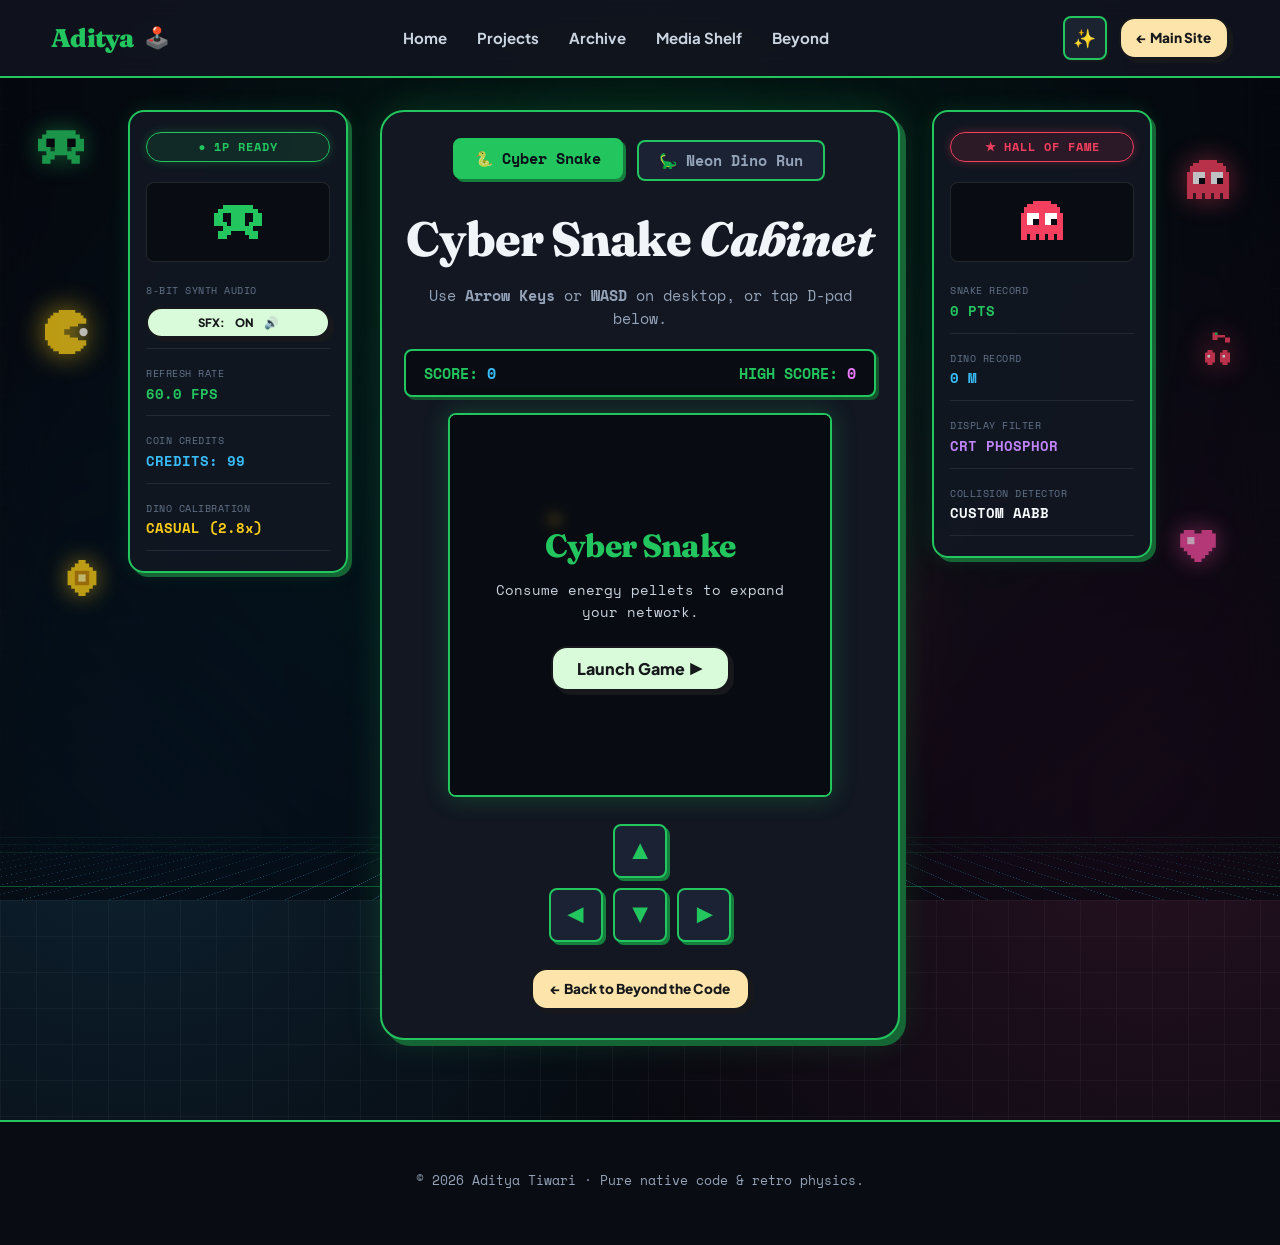
==== commit 457d1248: "feat: Add interactive frosted glass & illuminated grid squares to arcade page with Pac-Man on top" ====
--- a/arcade.html
+++ b/arcade.html
@@ -26,6 +26,30 @@
       min-height: 100vh;
     }
 
+    /* Layer 1: Animated Arcade Grid Canvas */
+    .arcade-grid-canvas {
+      position: fixed;
+      top: 0;
+      left: 0;
+      width: 100%;
+      height: 100%;
+      pointer-events: none;
+      z-index: 0;
+    }
+
+    /* Layer 2: Frosted Translucent Glass Overlay */
+    .arcade-frosted-glass-overlay {
+      position: fixed;
+      inset: 0;
+      width: 100%;
+      height: 100%;
+      backdrop-filter: blur(28px) saturate(170%);
+      -webkit-backdrop-filter: blur(28px) saturate(170%);
+      background: radial-gradient(circle at 50% 30%, rgba(6, 8, 14, 0.40) 0%, rgba(6, 8, 14, 0.76) 100%);
+      pointer-events: none;
+      z-index: 1;
+    }
+
     /* Synthwave 3D Perspective Floor */
     .retro-grid-floor {
       position: fixed;
@@ -42,7 +66,7 @@
       mask-image: linear-gradient(to top, rgba(0,0,0,1) 20%, transparent 100%);
       -webkit-mask-image: linear-gradient(to top, rgba(0,0,0,1) 20%, transparent 100%);
       pointer-events: none;
-      z-index: 0;
+      z-index: 2;
       animation: retro-grid-scroll 2.5s linear infinite;
     }
 
@@ -55,7 +79,7 @@
     .floating-pixel-sprite {
       position: fixed;
       pointer-events: none;
-      z-index: 1;
+      z-index: 4;
       opacity: 0.75;
       animation: float-retro 5s ease-in-out infinite;
     }
@@ -115,7 +139,7 @@
       gap: 32px;
       margin: 32px auto 60px;
       position: relative;
-      z-index: 5;
+      z-index: 10;
     }
 
     /* Side Pillars */
@@ -378,7 +402,13 @@
 </head>
 <body class="theme-arcade">
 
-  <!-- Retro Synthwave 3D Perspective Grid Floor -->
+  <!-- Layer 1: Animated Arcade Grid Canvas (Squares light up on cursor movement) -->
+  <canvas id="arcadeGridCanvas" class="arcade-grid-canvas" aria-hidden="true"></canvas>
+
+  <!-- Layer 2: Frosted Translucent Glass Overlay (Diffuses light beneath) -->
+  <div class="arcade-frosted-glass-overlay" aria-hidden="true"></div>
+
+  <!-- Layer 3: Retro Synthwave 3D Perspective Grid Floor (On top of frosted glass) -->
   <div class="retro-grid-floor" aria-hidden="true"></div>
 
   <!-- Vibrant Floating Pixel Art Sprites in Background -->
@@ -412,6 +442,24 @@
     <svg width="36" height="32" viewBox="0 0 10 9" fill="#ec4899" style="filter: drop-shadow(0 0 12px rgba(236, 72, 153, 0.65));">
       <path d="M1 0h3v1H1zM6 0h3v1H6zM0 1h5v1H0zM5 1h5v1H5zM0 2h10v3H0zM1 5h8v1H1zM2 6h6v1H2zM3 7h4v1H3zM4 8h2v1H4z"/>
       <rect x="2" y="2" width="2" height="2" fill="#fbcfe8"/>
+    </svg>
+  </div>
+
+  <!-- Floating Pac-Man Sprite On Top -->
+  <div class="floating-pixel-sprite" style="top: 310px; left: 3.5%; animation-delay: 0.8s;" aria-hidden="true">
+    <svg width="44" height="44" viewBox="0 0 16 16" fill="#facc15" style="filter: drop-shadow(0 0 14px rgba(250, 204, 21, 0.85));">
+      <path d="M5 0h6v1H5zM3 1h10v1H3zM2 2h12v1H2zM1 3h14v2H1zM0 5h12v1H0zM0 6h9v1H0zM0 7h7v2H0zM0 9h9v1H0zM0 10h12v1H0zM1 11h14v2H1zM2 13h12v1H2zM3 14h10v1H3zM5 15h6v1H5z"/>
+      <circle cx="14" cy="8" r="1.5" fill="#faf6ee" style="filter: drop-shadow(0 0 6px #fff);"/>
+    </svg>
+  </div>
+
+  <!-- Floating Retro Cherry Sprite On Top -->
+  <div class="floating-pixel-sprite" style="top: 330px; right: 3.5%; animation-delay: 2.2s;" aria-hidden="true">
+    <svg width="40" height="40" viewBox="0 0 16 16" fill="#f43f5e" style="filter: drop-shadow(0 0 14px rgba(244, 63, 94, 0.8));">
+      <path d="M7 1h2v3H7zM9 2h3v1H9zM12 3h2v2h-2zM4 9h4v4H4zM10 9h4v4h-4zM5 8h2v1H5zM11 8h2v1h-2zM5 13h2v1H5zM11 13h2v1h-2z"/>
+      <rect x="5" y="10" width="1" height="1" fill="#fff"/>
+      <rect x="11" y="10" width="1" height="1" fill="#fff"/>
+      <path d="M8 1h1v1H8z" fill="#22c55e"/>
     </svg>
   </div>
 
--- a/styles.css
+++ b/styles.css
@@ -1644,6 +1644,7 @@
 /* Dark Hero Section */
 .tech-hero-section {
   position: relative;
+  overflow: hidden;
   background-color: var(--term-bg);
   color: var(--term-text);
   padding: 60px 0 80px;
@@ -1856,9 +1857,9 @@
 }
 
 /* ==========================================================================
-   Transform9 Signature Hero Glass & Jagged Voxel Pixel Transition Boundary
+   Transform9 Signature Hero Frosted Glass, Grid Light & Jagged Voxel Pixel Transition
    ========================================================================== */
-.hero-glass-canvas {
+.hero-grid-canvas {
   position: absolute;
   top: 0;
   left: 0;
@@ -1866,13 +1867,29 @@
   height: 100%;
   pointer-events: none;
   z-index: 1;
-  mix-blend-mode: screen;
+}
+
+.hero-frosted-glass-overlay {
+  position: absolute;
+  inset: 0;
+  width: 100%;
+  height: 100%;
+  backdrop-filter: blur(28px) saturate(170%);
+  -webkit-backdrop-filter: blur(28px) saturate(170%);
+  background: radial-gradient(circle at 50% 45%, rgba(9, 12, 10, 0.40) 0%, rgba(9, 12, 10, 0.76) 100%);
+  pointer-events: none;
+  z-index: 2;
+}
+
+.tech-hero-layout {
+  position: relative;
+  z-index: 5;
 }
 
 .transform9-pixel-boundary {
   position: relative;
   width: 100%;
-  height: 340px;
+  height: 380px;
   background-color: var(--term-bg);
   overflow: hidden;
   z-index: 10;
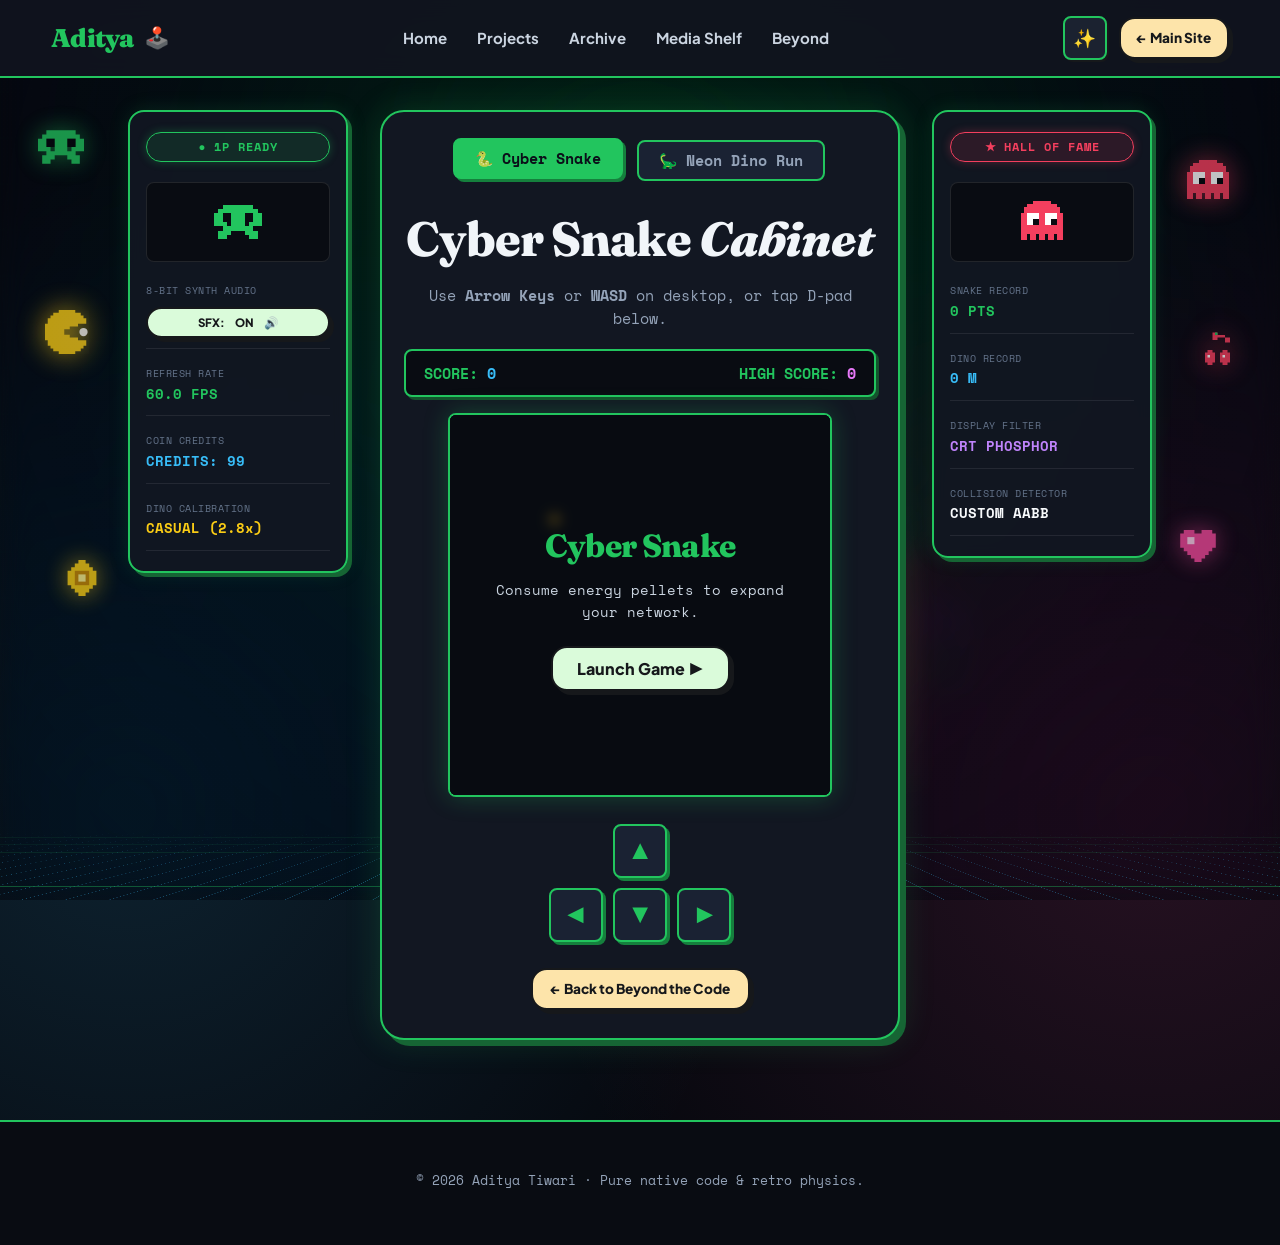
==== commit c7acea6b: "feat: Add glowing moving square core to hero and arcade, and extend transition duration" ====
--- a/arcade.html
+++ b/arcade.html
@@ -16,10 +16,8 @@
       background-image: 
         radial-gradient(circle at 50% 15%, rgba(34, 197, 94, 0.16), transparent 50%),
         radial-gradient(circle at 10% 65%, rgba(56, 189, 248, 0.14), transparent 45%),
-        radial-gradient(circle at 90% 65%, rgba(236, 72, 153, 0.14), transparent 45%),
-        linear-gradient(rgba(255, 255, 255, 0.035) 1px, transparent 1px),
-        linear-gradient(90deg, rgba(255, 255, 255, 0.035) 1px, transparent 1px);
-      background-size: 100% 100%, 100% 100%, 100% 100%, 36px 36px, 36px 36px;
+        radial-gradient(circle at 90% 65%, rgba(236, 72, 153, 0.14), transparent 45%);
+      background-size: 100% 100%, 100% 100%, 100% 100%;
       color: #f1f5f9;
       position: relative;
       overflow-x: clip;
@@ -43,9 +41,9 @@
       inset: 0;
       width: 100%;
       height: 100%;
-      backdrop-filter: blur(28px) saturate(170%);
-      -webkit-backdrop-filter: blur(28px) saturate(170%);
-      background: radial-gradient(circle at 50% 30%, rgba(6, 8, 14, 0.40) 0%, rgba(6, 8, 14, 0.76) 100%);
+      backdrop-filter: blur(14px) saturate(180%);
+      -webkit-backdrop-filter: blur(14px) saturate(180%);
+      background: radial-gradient(circle at 50% 30%, rgba(6, 8, 14, 0.22) 0%, rgba(6, 8, 14, 0.62) 100%);
       pointer-events: none;
       z-index: 1;
     }
--- a/styles.css
+++ b/styles.css
@@ -1874,9 +1874,9 @@
   inset: 0;
   width: 100%;
   height: 100%;
-  backdrop-filter: blur(28px) saturate(170%);
-  -webkit-backdrop-filter: blur(28px) saturate(170%);
-  background: radial-gradient(circle at 50% 45%, rgba(9, 12, 10, 0.40) 0%, rgba(9, 12, 10, 0.76) 100%);
+  backdrop-filter: blur(16px) saturate(180%);
+  -webkit-backdrop-filter: blur(16px) saturate(180%);
+  background: radial-gradient(circle at 50% 45%, rgba(9, 12, 10, 0.30) 0%, rgba(9, 12, 10, 0.68) 100%);
   pointer-events: none;
   z-index: 2;
 }
@@ -1889,11 +1889,17 @@
 .transform9-pixel-boundary {
   position: relative;
   width: 100%;
-  height: 380px;
+  height: 640px;
   background-color: var(--term-bg);
   overflow: hidden;
   z-index: 10;
   display: block;
+}
+
+@media (max-width: 768px) {
+  .transform9-pixel-boundary {
+    height: 480px;
+  }
 }
 
 .pixel-wave-canvas {
